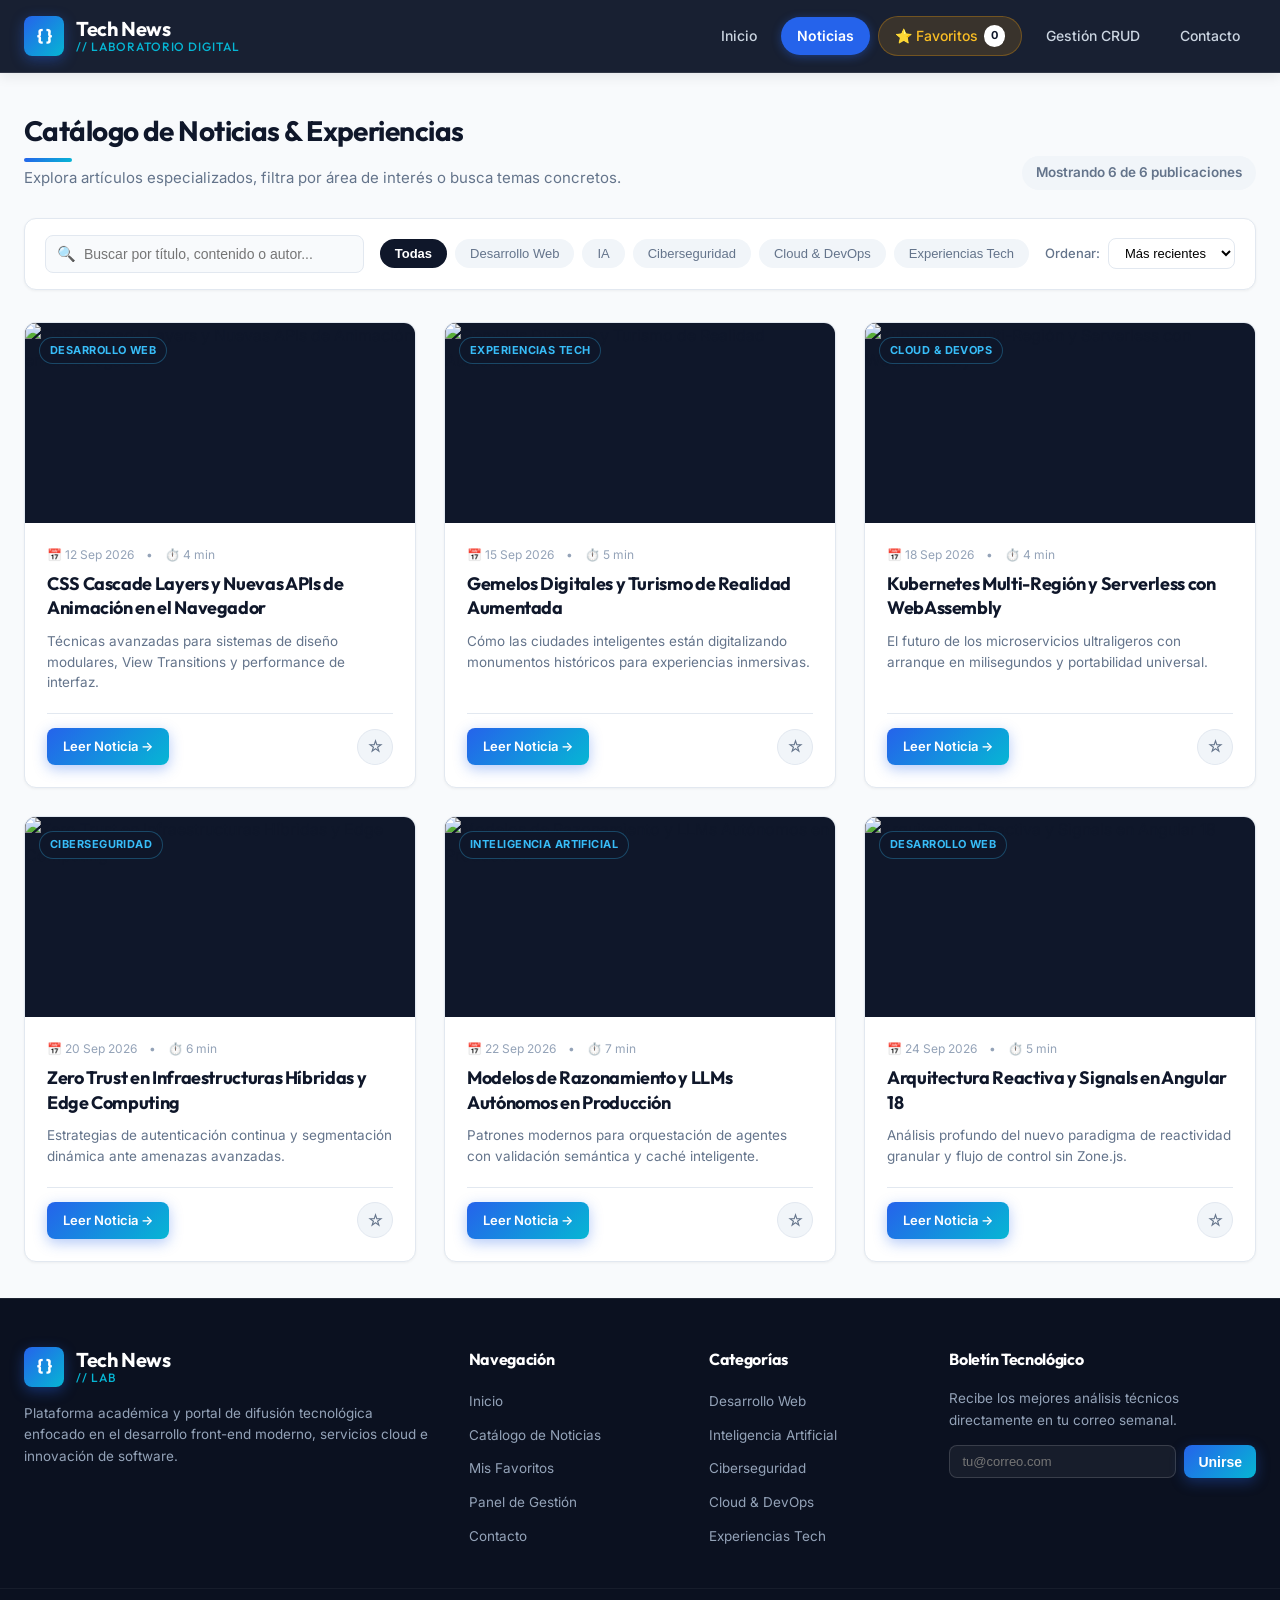
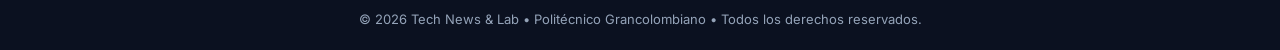
==== catalogo.html @ 2e86819f "feat: Entrega 2 - Prototipo funcional completo (HTML, CSS, JS, JSON, Favoritos, Validaciones)" ====
<!DOCTYPE html>
<html lang="es">
<head>
    <meta charset="UTF-8">
    <meta name="viewport" content="width=device-width, initial-scale=1.0">
    <meta name="description" content="Explora el catálogo completo de artículos y noticias sobre tecnologías emergentes, frontend, cloud y ciberseguridad.">
    <title>Tech News & Lab | Catálogo de Noticias</title>
    <link rel="stylesheet" href="styles.css">
</head>
<body>

    <!-- HEADER / NAVEGACIÓN -->
    <header>
        <div class="nav-wrapper">
            <a href="index.html" class="logo-box">
                <div class="logo-icon">{ }</div>
                <div class="brand-text">
                    Tech News
                    <span>// Laboratorio Digital</span>
                </div>
            </a>

            <button class="mobile-toggle" aria-label="Abrir Menú">☰</button>

            <nav class="main-nav">
                <a href="index.html" class="nav-link">Inicio</a>
                <a href="catalogo.html" class="nav-link active">Noticias</a>
                <a href="favoritos.html" class="nav-link fav-badge-btn">
                    ⭐ Favoritos <span class="badge-count fav-count-badge">0</span>
                </a>
                <a href="gestion.html" class="nav-link">Gestión CRUD</a>
                <a href="contacto.html" class="nav-link">Contacto</a>
            </nav>
        </div>
    </header>

    <!-- CONTENIDO PRINCIPAL -->
    <main class="container">
        
        <div class="section-header">
            <div>
                <h1 class="section-title">Catálogo de Noticias & Experiencias</h1>
                <p class="section-subtitle">Explora artículos especializados, filtra por área de interés o busca temas concretos.</p>
            </div>
            <span id="catalog-results-count" style="font-size: 13.5px; font-weight: 600; color: var(--text-muted); background: #f1f5f9; padding: 6px 14px; border-radius: var(--radius-full);">
                Cargando publicaciones...
            </span>
        </div>

        <!-- CONTROLES DE FILTRO Y BÚSQUEDA -->
        <div class="controls-bar">
            <!-- Buscador -->
            <div class="search-input-box">
                <span class="search-icon">🔍</span>
                <input type="text" id="catalog-search" placeholder="Buscar por título, contenido o autor...">
            </div>

            <!-- Filtro por Categorías -->
            <div class="category-pills">
                <button class="pill-btn active" data-cat="all">Todas</button>
                <button class="pill-btn" data-cat="Desarrollo Web">Desarrollo Web</button>
                <button class="pill-btn" data-cat="Inteligencia Artificial">IA</button>
                <button class="pill-btn" data-cat="Ciberseguridad">Ciberseguridad</button>
                <button class="pill-btn" data-cat="Cloud & DevOps">Cloud & DevOps</button>
                <button class="pill-btn" data-cat="Experiencias Tech">Experiencias Tech</button>
            </div>

            <!-- Selector de Ordenamiento -->
            <div style="display: flex; align-items: center; gap: 8px;">
                <label for="catalog-sort" style="font-size: 13px; color: var(--text-muted); font-weight: 500;">Ordenar:</label>
                <select id="catalog-sort" style="padding: 6px 12px; border-radius: var(--radius-sm); border: 1px solid var(--border-color); font-size: 13px; outline: none; background: white;">
                    <option value="latest">Más recientes</option>
                    <option value="title">Título (A-Z)</option>
                </select>
            </div>
        </div>

        <!-- GRID DINÁMICO DE NOTICIAS -->
        <div id="catalog-grid" class="catalog-grid">
            <!-- Renderizado dinámico vía JavaScript -->
        </div>

    </main>

    <!-- FOOTER -->
    <footer>
        <div class="footer-top">
            <div class="footer-col">
                <div class="logo-box" style="margin-bottom: 16px;">
                    <div class="logo-icon">{ }</div>
                    <div class="brand-text">Tech News <span>// Lab</span></div>
                </div>
                <p>Plataforma académica y portal de difusión tecnológica enfocado en el desarrollo front-end moderno, servicios cloud e innovación de software.</p>
            </div>
            <div class="footer-col">
                <h4>Navegación</h4>
                <ul class="footer-links">
                    <li><a href="index.html">Inicio</a></li>
                    <li><a href="catalogo.html">Catálogo de Noticias</a></li>
                    <li><a href="favoritos.html">Mis Favoritos</a></li>
                    <li><a href="gestion.html">Panel de Gestión</a></li>
                    <li><a href="contacto.html">Contacto</a></li>
                </ul>
            </div>
            <div class="footer-col">
                <h4>Categorías</h4>
                <ul class="footer-links">
                    <li><a href="catalogo.html">Desarrollo Web</a></li>
                    <li><a href="catalogo.html">Inteligencia Artificial</a></li>
                    <li><a href="catalogo.html">Ciberseguridad</a></li>
                    <li><a href="catalogo.html">Cloud & DevOps</a></li>
                    <li><a href="catalogo.html">Experiencias Tech</a></li>
                </ul>
            </div>
            <div class="footer-col">
                <h4>Boletín Tecnológico</h4>
                <p>Recibe los mejores análisis técnicos directamente en tu correo semanal.</p>
                <form id="newsletter-form" class="newsletter-form">
                    <input type="email" placeholder="tu@correo.com" required>
                    <button type="submit" class="btn btn-primary" style="padding: 8px 14px;">Unirse</button>
                </form>
            </div>
        </div>
        <div class="footer-bottom">
            <p>&copy; 2026 Tech News & Lab &bull; Politécnico Grancolombiano &bull; Todos los derechos reservados.</p>
        </div>
    </footer>

    <script src="script.js"></script>
</body>
</html>
---- styles.css ----
@import url('https://fonts.googleapis.com/css2?family=Inter:wght@300;400;500;600;700&family=Outfit:wght@500;600;700;800&display=swap');

:root {
    --primary: #0f172a;
    --primary-light: #1e293b;
    --brand-blue: #2563eb;
    --brand-cyan: #06b6d4;
    --brand-gradient: linear-gradient(135deg, #2563eb 0%, #06b6d4 100%);
    --brand-gradient-hover: linear-gradient(135deg, #1d4ed8 0%, #0891b2 100%);
    --accent-fav: #f59e0b;
    --accent-fav-hover: #d97706;
    --accent-danger: #ef4444;
    --accent-success: #10b981;
    --bg-page: #f8fafc;
    --bg-card: #ffffff;
    --text-main: #0f172a;
    --text-muted: #64748b;
    --text-light: #94a3b8;
    --border-color: #e2e8f0;
    --border-focus: #3b82f6;
    --shadow-sm: 0 1px 3px rgba(0, 0, 0, 0.05);
    --shadow-md: 0 4px 12px rgba(15, 23, 42, 0.08);
    --shadow-lg: 0 12px 28px rgba(15, 23, 42, 0.12);
    --radius-sm: 8px;
    --radius-md: 12px;
    --radius-lg: 20px;
    --radius-full: 9999px;
    --transition: all 0.25s cubic-bezier(0.4, 0, 0.2, 1);
}

* {
    box-sizing: border-box;
    margin: 0;
    padding: 0;
}

body {
    background-color: var(--bg-page);
    color: var(--text-main);
    font-family: 'Inter', system-ui, -apple-system, sans-serif;
    line-height: 1.6;
    min-height: 100vh;
    display: flex;
    flex-direction: column;
}

h1, h2, h3, h4, h5, h6, .brand-text {
    font-family: 'Outfit', sans-serif;
    color: var(--text-main);
    letter-spacing: -0.02em;
}

a {
    text-decoration: none;
    color: inherit;
    transition: var(--transition);
}

img {
    max-width: 100%;
    display: block;
}

/* ==========================================================================
   HEADER & NAVBAR
   ========================================================================== */
header {
    background: rgba(15, 23, 42, 0.96);
    backdrop-filter: blur(12px);
    -webkit-backdrop-filter: blur(12px);
    border-bottom: 1px solid rgba(255, 255, 255, 0.1);
    position: sticky;
    top: 0;
    z-index: 1000;
    box-shadow: var(--shadow-md);
}

.nav-wrapper {
    max-width: 1280px;
    margin: 0 auto;
    padding: 0 24px;
    display: flex;
    justify-content: space-between;
    align-items: center;
    height: 72px;
}

.logo-box {
    display: flex;
    align-items: center;
    gap: 12px;
}

.logo-icon {
    background: var(--brand-gradient);
    color: #ffffff;
    width: 40px;
    height: 40px;
    border-radius: var(--radius-sm);
    display: flex;
    align-items: center;
    justify-content: center;
    font-family: 'Outfit', monospace;
    font-weight: 800;
    font-size: 18px;
    box-shadow: 0 4px 14px rgba(37, 99, 235, 0.4);
}

.brand-text {
    color: #ffffff;
    font-weight: 700;
    font-size: 20px;
    display: flex;
    flex-direction: column;
    line-height: 1.1;
}

.brand-text span {
    font-size: 12px;
    font-weight: 500;
    color: var(--brand-cyan);
    letter-spacing: 0.08em;
    text-transform: uppercase;
}

.main-nav {
    display: flex;
    align-items: center;
    gap: 8px;
}

.nav-link {
    color: #cbd5e1;
    font-size: 14px;
    font-weight: 500;
    padding: 8px 16px;
    border-radius: var(--radius-full);
    transition: var(--transition);
    display: inline-flex;
    align-items: center;
    gap: 6px;
}

.nav-link:hover {
    color: #ffffff;
    background: rgba(255, 255, 255, 0.08);
}

.nav-link.active {
    color: #ffffff;
    background: var(--brand-blue);
    font-weight: 600;
    box-shadow: 0 2px 10px rgba(37, 99, 235, 0.4);
}

.fav-badge-btn {
    background: rgba(245, 158, 11, 0.15);
    color: #fbbf24 !important;
    border: 1px solid rgba(245, 158, 11, 0.3);
}

.fav-badge-btn:hover, .fav-badge-btn.active {
    background: var(--accent-fav) !important;
    color: #ffffff !important;
    border-color: var(--accent-fav);
    box-shadow: 0 2px 10px rgba(245, 158, 11, 0.4);
}

.badge-count {
    background: #ffffff;
    color: var(--text-main);
    padding: 2px 7px;
    border-radius: var(--radius-full);
    font-size: 11px;
    font-weight: 700;
}

.mobile-toggle {
    display: none;
    background: none;
    border: none;
    color: #ffffff;
    font-size: 24px;
    cursor: pointer;
}

/* ==========================================================================
   LAYOUT CONTAINER & COMMONS
   ========================================================================== */
.container {
    max-width: 1280px;
    margin: 0 auto;
    padding: 36px 24px;
    flex: 1;
    width: 100%;
}

.section-header {
    margin-bottom: 28px;
    display: flex;
    justify-content: space-between;
    align-items: flex-end;
    flex-wrap: wrap;
    gap: 16px;
}

.section-title {
    font-size: 28px;
    font-weight: 700;
    position: relative;
    padding-bottom: 8px;
}

.section-title::after {
    content: '';
    position: absolute;
    bottom: 0;
    left: 0;
    width: 48px;
    height: 4px;
    background: var(--brand-gradient);
    border-radius: var(--radius-full);
}

.section-subtitle {
    color: var(--text-muted);
    font-size: 15px;
    margin-top: 4px;
}

/* ==========================================================================
   HERO BANNER (HOME)
   ========================================================================== */
.hero-section {
    background: linear-gradient(135deg, #0f172a 0%, #1e1b4b 60%, #172554 100%);
    color: #ffffff;
    border-radius: var(--radius-lg);
    padding: 64px 48px;
    margin-bottom: 48px;
    position: relative;
    overflow: hidden;
    box-shadow: var(--shadow-lg);
    border: 1px solid rgba(255, 255, 255, 0.08);
}

.hero-section::before {
    content: '';
    position: absolute;
    top: -50%;
    right: -10%;
    width: 480px;
    height: 480px;
    background: radial-gradient(circle, rgba(6, 182, 212, 0.25) 0%, rgba(37, 99, 235, 0) 70%);
    border-radius: 50%;
    pointer-events: none;
}

.hero-content {
    max-width: 720px;
    position: relative;
    z-index: 2;
}

.hero-tag {
    display: inline-flex;
    align-items: center;
    gap: 8px;
    background: rgba(37, 99, 235, 0.25);
    border: 1px solid rgba(96, 165, 250, 0.4);
    color: #93c5fd;
    padding: 6px 14px;
    border-radius: var(--radius-full);
    font-size: 12px;
    font-weight: 600;
    text-transform: uppercase;
    letter-spacing: 0.06em;
    margin-bottom: 20px;
}

.hero-title {
    font-size: 44px;
    line-height: 1.15;
    color: #ffffff;
    margin-bottom: 20px;
    font-weight: 800;
}

.hero-title .gradient-text {
    background: var(--brand-gradient);
    -webkit-background-clip: text;
    -webkit-text-fill-color: transparent;
}

.hero-desc {
    font-size: 17px;
    color: #cbd5e1;
    margin-bottom: 32px;
    line-height: 1.7;
}

.hero-actions {
    display: flex;
    gap: 16px;
    flex-wrap: wrap;
}

/* STATS BAR */
.stats-strip {
    display: grid;
    grid-template-columns: repeat(auto-fit, minmax(200px, 1fr));
    gap: 20px;
    margin-bottom: 48px;
}

.stat-card {
    background: var(--bg-card);
    border: 1px solid var(--border-color);
    padding: 24px;
    border-radius: var(--radius-md);
    box-shadow: var(--shadow-sm);
    display: flex;
    align-items: center;
    gap: 16px;
    transition: var(--transition);
}

.stat-card:hover {
    transform: translateY(-3px);
    box-shadow: var(--shadow-md);
    border-color: #cbd5e1;
}

.stat-icon {
    width: 48px;
    height: 48px;
    border-radius: var(--radius-sm);
    background: rgba(37, 99, 235, 0.1);
    color: var(--brand-blue);
    display: flex;
    align-items: center;
    justify-content: center;
    font-size: 22px;
}

.stat-number {
    font-size: 26px;
    font-weight: 700;
    color: var(--text-main);
    line-height: 1.1;
    font-family: 'Outfit', sans-serif;
}

.stat-label {
    font-size: 13px;
    color: var(--text-muted);
}

/* ==========================================================================
   BUTTONS
   ========================================================================== */
.btn {
    display: inline-flex;
    align-items: center;
    justify-content: center;
    gap: 8px;
    padding: 10px 22px;
    border-radius: var(--radius-sm);
    font-size: 14px;
    font-weight: 600;
    cursor: pointer;
    border: none;
    transition: var(--transition);
    text-align: center;
}

.btn-primary {
    background: var(--brand-gradient);
    color: #ffffff;
    box-shadow: 0 4px 14px rgba(37, 99, 235, 0.35);
}

.btn-primary:hover {
    background: var(--brand-gradient-hover);
    box-shadow: 0 6px 20px rgba(37, 99, 235, 0.45);
    transform: translateY(-2px);
    color: #ffffff;
}

.btn-outline {
    background: transparent;
    color: #ffffff;
    border: 1px solid rgba(255, 255, 255, 0.3);
}

.btn-outline:hover {
    background: rgba(255, 255, 255, 0.1);
    border-color: #ffffff;
    color: #ffffff;
}

.btn-secondary {
    background: #e2e8f0;
    color: var(--text-main);
}

.btn-secondary:hover {
    background: #cbd5e1;
}

.btn-fav-card {
    background: #f1f5f9;
    color: var(--text-muted);
    width: 36px;
    height: 36px;
    border-radius: var(--radius-full);
    display: flex;
    align-items: center;
    justify-content: center;
    padding: 0;
    border: 1px solid var(--border-color);
    font-size: 16px;
}

.btn-fav-card:hover, .btn-fav-card.is-fav {
    background: rgba(245, 158, 11, 0.15);
    color: var(--accent-fav);
    border-color: rgba(245, 158, 11, 0.4);
}

.btn-danger {
    background: #fee2e2;
    color: var(--accent-danger);
    border: 1px solid #fca5a5;
}

.btn-danger:hover {
    background: var(--accent-danger);
    color: #ffffff;
}

/* ==========================================================================
   CARDS & CATALOG GRID
   ========================================================================== */
.catalog-grid {
    display: grid;
    grid-template-columns: repeat(auto-fill, minmax(320px, 1fr));
    gap: 28px;
}

.card-item {
    background: var(--bg-card);
    border-radius: var(--radius-md);
    border: 1px solid var(--border-color);
    overflow: hidden;
    display: flex;
    flex-direction: column;
    transition: var(--transition);
    box-shadow: var(--shadow-sm);
    position: relative;
}

.card-item:hover {
    transform: translateY(-6px);
    box-shadow: var(--shadow-lg);
    border-color: #cbd5e1;
}

.card-image-wrap {
    position: relative;
    height: 200px;
    overflow: hidden;
    background: #0f172a;
}

.card-img {
    width: 100%;
    height: 100%;
    object-fit: cover;
    transition: transform 0.5s ease;
}

.card-item:hover .card-img {
    transform: scale(1.06);
}

.card-badge {
    position: absolute;
    top: 14px;
    left: 14px;
    background: rgba(15, 23, 42, 0.85);
    backdrop-filter: blur(6px);
    color: #38bdf8;
    font-size: 11px;
    font-weight: 700;
    padding: 4px 10px;
    border-radius: var(--radius-full);
    text-transform: uppercase;
    letter-spacing: 0.04em;
    border: 1px solid rgba(56, 189, 248, 0.3);
}

.card-content {
    padding: 22px;
    display: flex;
    flex-direction: column;
    flex-grow: 1;
}

.card-meta {
    display: flex;
    align-items: center;
    gap: 12px;
    font-size: 12px;
    color: var(--text-light);
    margin-bottom: 8px;
}

.card-title {
    font-size: 18px;
    font-weight: 700;
    line-height: 1.35;
    margin-bottom: 10px;
    color: var(--text-main);
}

.card-desc {
    font-size: 13.5px;
    color: var(--text-muted);
    margin-bottom: 20px;
    line-height: 1.55;
    flex-grow: 1;
    display: -webkit-box;
    -webkit-line-clamp: 3;
    -webkit-box-orient: vertical;
    overflow: hidden;
}

.card-footer {
    display: flex;
    justify-content: space-between;
    align-items: center;
    border-top: 1px solid var(--border-color);
    padding-top: 14px;
    margin-top: auto;
}

.card-author {
    font-size: 12px;
    color: var(--text-muted);
    font-weight: 500;
}

/* ==========================================================================
   FILTER & SEARCH CONTROLS
   ========================================================================== */
.controls-bar {
    background: var(--bg-card);
    border: 1px solid var(--border-color);
    padding: 16px 20px;
    border-radius: var(--radius-md);
    margin-bottom: 32px;
    display: flex;
    flex-wrap: wrap;
    gap: 16px;
    align-items: center;
    justify-content: space-between;
    box-shadow: var(--shadow-sm);
}

.search-input-box {
    position: relative;
    flex: 1;
    min-width: 240px;
}

.search-input-box input {
    width: 100%;
    padding: 10px 16px 10px 38px;
    border: 1px solid var(--border-color);
    border-radius: var(--radius-sm);
    font-size: 14px;
    outline: none;
    transition: var(--transition);
    background: #f8fafc;
}

.search-input-box input:focus {
    border-color: var(--border-focus);
    background: #ffffff;
    box-shadow: 0 0 0 3px rgba(37, 99, 235, 0.12);
}

.search-input-box .search-icon {
    position: absolute;
    left: 12px;
    top: 50%;
    transform: translateY(-50%);
    color: var(--text-light);
    font-size: 15px;
}

.category-pills {
    display: flex;
    gap: 8px;
    flex-wrap: wrap;
}

.pill-btn {
    background: #f1f5f9;
    color: var(--text-muted);
    border: 1px solid transparent;
    padding: 6px 14px;
    border-radius: var(--radius-full);
    font-size: 13px;
    font-weight: 500;
    cursor: pointer;
    transition: var(--transition);
}

.pill-btn:hover {
    background: #e2e8f0;
    color: var(--text-main);
}

.pill-btn.active {
    background: var(--primary);
    color: #ffffff;
    font-weight: 600;
}

/* ==========================================================================
   ARTICLE DETAIL PAGE
   ========================================================================== */
.detail-layout {
    display: grid;
    grid-template-columns: 1fr 340px;
    gap: 36px;
}

.article-main {
    background: var(--bg-card);
    border: 1px solid var(--border-color);
    border-radius: var(--radius-md);
    padding: 40px;
    box-shadow: var(--shadow-sm);
}

.breadcrumbs {
    display: flex;
    gap: 8px;
    align-items: center;
    font-size: 13px;
    color: var(--text-muted);
    margin-bottom: 20px;
}

.breadcrumbs a:hover {
    color: var(--brand-blue);
}

.article-header {
    margin-bottom: 24px;
}

.article-tag {
    display: inline-block;
    background: rgba(37, 99, 235, 0.1);
    color: var(--brand-blue);
    font-size: 12px;
    font-weight: 700;
    padding: 4px 12px;
    border-radius: var(--radius-full);
    margin-bottom: 12px;
    text-transform: uppercase;
}

.article-title {
    font-size: 34px;
    line-height: 1.25;
    margin-bottom: 16px;
    font-weight: 800;
}

.article-meta-bar {
    display: flex;
    justify-content: space-between;
    align-items: center;
    flex-wrap: wrap;
    gap: 16px;
    padding-bottom: 20px;
    border-bottom: 1px solid var(--border-color);
}

.author-chip {
    display: flex;
    align-items: center;
    gap: 12px;
}

.author-avatar {
    width: 44px;
    height: 44px;
    border-radius: 50%;
    background: var(--brand-gradient);
    color: #ffffff;
    display: flex;
    align-items: center;
    justify-content: center;
    font-weight: 700;
    font-size: 16px;
}

.author-name {
    font-weight: 600;
    font-size: 14px;
}

.article-date {
    font-size: 12px;
    color: var(--text-light);
}

.article-hero-img {
    width: 100%;
    max-height: 420px;
    object-fit: cover;
    border-radius: var(--radius-md);
    margin: 28px 0;
    box-shadow: var(--shadow-md);
}

.article-body {
    font-size: 16.5px;
    line-height: 1.8;
    color: #334155;
}

.article-body p {
    margin-bottom: 20px;
}

.article-actions-bar {
    margin-top: 36px;
    padding-top: 24px;
    border-top: 1px solid var(--border-color);
    display: flex;
    justify-content: space-between;
    align-items: center;
    flex-wrap: wrap;
    gap: 16px;
}

.sidebar-card {
    background: var(--bg-card);
    border: 1px solid var(--border-color);
    border-radius: var(--radius-md);
    padding: 24px;
    margin-bottom: 24px;
    box-shadow: var(--shadow-sm);
}

.sidebar-title {
    font-size: 18px;
    font-weight: 700;
    margin-bottom: 16px;
    padding-bottom: 8px;
    border-bottom: 1px solid var(--border-color);
}

/* ==========================================================================
   FORMS (CONTACT & CRUD)
   ========================================================================== */
.form-card {
    background: var(--bg-card);
    border: 1px solid var(--border-color);
    border-radius: var(--radius-md);
    padding: 36px;
    box-shadow: var(--shadow-sm);
}

.form-group {
    margin-bottom: 20px;
}

.form-label {
    display: block;
    font-size: 13.5px;
    font-weight: 600;
    color: var(--text-main);
    margin-bottom: 6px;
}

.form-control {
    width: 100%;
    padding: 10px 14px;
    border: 1px solid var(--border-color);
    border-radius: var(--radius-sm);
    font-size: 14px;
    font-family: inherit;
    transition: var(--transition);
    background: #ffffff;
}

.form-control:focus {
    outline: none;
    border-color: var(--border-focus);
    box-shadow: 0 0 0 3px rgba(37, 99, 235, 0.12);
}

.form-control.is-invalid {
    border-color: var(--accent-danger);
    background-color: #fef2f2;
}

.invalid-feedback {
    color: var(--accent-danger);
    font-size: 12px;
    margin-top: 4px;
    display: none;
}

.is-invalid + .invalid-feedback {
    display: block;
}

.form-row {
    display: grid;
    grid-template-columns: 1fr 1fr;
    gap: 16px;
}

/* ==========================================================================
   CRUD ADMIN TABLE / CARDS
   ========================================================================== */
.admin-table-wrap {
    background: var(--bg-card);
    border: 1px solid var(--border-color);
    border-radius: var(--radius-md);
    overflow: hidden;
    box-shadow: var(--shadow-sm);
}

.admin-table {
    width: 100%;
    border-collapse: collapse;
    text-align: left;
    font-size: 14px;
}

.admin-table th {
    background: #f8fafc;
    padding: 14px 18px;
    font-weight: 600;
    color: var(--text-muted);
    border-bottom: 1px solid var(--border-color);
}

.admin-table td {
    padding: 16px 18px;
    border-bottom: 1px solid var(--border-color);
    vertical-align: middle;
}

.admin-table tr:hover {
    background: #f8fafc;
}

.table-thumb {
    width: 48px;
    height: 48px;
    border-radius: var(--radius-sm);
    object-fit: cover;
}

/* ==========================================================================
   EMPTY STATE & TOASTS
   ========================================================================== */
.empty-state {
    text-align: center;
    padding: 60px 24px;
    background: var(--bg-card);
    border: 1px dashed var(--border-color);
    border-radius: var(--radius-md);
}

.empty-icon {
    font-size: 48px;
    margin-bottom: 16px;
    color: var(--text-light);
}

.empty-title {
    font-size: 20px;
    font-weight: 700;
    margin-bottom: 8px;
}

.empty-desc {
    color: var(--text-muted);
    font-size: 14px;
    max-width: 440px;
    margin: 0 auto 20px;
}

/* TOAST NOTIFICATION */
#toast-container {
    position: fixed;
    bottom: 24px;
    right: 24px;
    z-index: 9999;
    display: flex;
    flex-direction: column;
    gap: 10px;
}

.toast {
    background: #0f172a;
    color: #ffffff;
    padding: 14px 20px;
    border-radius: var(--radius-sm);
    box-shadow: var(--shadow-lg);
    font-size: 14px;
    display: flex;
    align-items: center;
    gap: 12px;
    animation: slideIn 0.3s ease;
    border-left: 4px solid var(--brand-blue);
    min-width: 280px;
    max-width: 380px;
}

.toast.toast-success { border-left-color: var(--accent-success); }
.toast.toast-fav { border-left-color: var(--accent-fav); }
.toast.toast-danger { border-left-color: var(--accent-danger); }

@keyframes slideIn {
    from { transform: translateX(100%); opacity: 0; }
    to { transform: translateX(0); opacity: 1; }
}

/* ==========================================================================
   TESTIMONIALS & FAQ
   ========================================================================== */
.testimonials-grid {
    display: grid;
    grid-template-columns: repeat(auto-fit, minmax(280px, 1fr));
    gap: 24px;
    margin-bottom: 48px;
}

.testimonial-card {
    background: var(--bg-card);
    border: 1px solid var(--border-color);
    border-radius: var(--radius-md);
    padding: 24px;
    box-shadow: var(--shadow-sm);
    position: relative;
}

.testimonial-text {
    font-size: 14px;
    color: #475569;
    font-style: italic;
    margin-bottom: 16px;
}

.testimonial-user {
    display: flex;
    align-items: center;
    gap: 12px;
}

.testimonial-avatar {
    width: 38px;
    height: 38px;
    border-radius: 50%;
    background: #e2e8f0;
    display: flex;
    align-items: center;
    justify-content: center;
    font-weight: 700;
    color: var(--brand-blue);
    font-size: 13px;
}

.faq-item {
    background: var(--bg-card);
    border: 1px solid var(--border-color);
    border-radius: var(--radius-sm);
    margin-bottom: 12px;
    overflow: hidden;
}

.faq-question {
    padding: 16px 20px;
    font-weight: 600;
    font-size: 15px;
    cursor: pointer;
    display: flex;
    justify-content: space-between;
    align-items: center;
    background: #ffffff;
    user-select: none;
}

.faq-question:hover {
    background: #f8fafc;
}

.faq-answer {
    padding: 0 20px 16px;
    font-size: 14px;
    color: var(--text-muted);
    display: none;
    line-height: 1.6;
}

.faq-item.open .faq-answer {
    display: block;
}

.faq-item.open .faq-icon {
    transform: rotate(180deg);
}

.faq-icon {
    transition: transform 0.2s ease;
}

/* ==========================================================================
   FOOTER
   ========================================================================== */
footer {
    background: #0b1120;
    color: #94a3b8;
    border-top: 1px solid rgba(255, 255, 255, 0.08);
    margin-top: auto;
}

.footer-top {
    max-width: 1280px;
    margin: 0 auto;
    padding: 48px 24px 32px;
    display: grid;
    grid-template-columns: 2fr 1fr 1fr 1.5fr;
    gap: 36px;
}

.footer-col h4 {
    color: #ffffff;
    font-size: 16px;
    margin-bottom: 16px;
    font-weight: 700;
}

.footer-col p {
    font-size: 13.5px;
    line-height: 1.6;
    margin-bottom: 14px;
}

.footer-links {
    list-style: none;
}

.footer-links li {
    margin-bottom: 8px;
}

.footer-links a {
    color: #94a3b8;
    font-size: 13.5px;
}

.footer-links a:hover {
    color: #38bdf8;
    padding-left: 4px;
}

.newsletter-form {
    display: flex;
    gap: 8px;
}

.newsletter-form input {
    flex: 1;
    padding: 8px 12px;
    border-radius: var(--radius-sm);
    border: 1px solid rgba(255, 255, 255, 0.15);
    background: rgba(255, 255, 255, 0.05);
    color: #ffffff;
    font-size: 13px;
    outline: none;
}

.newsletter-form input:focus {
    border-color: var(--brand-cyan);
}

.footer-bottom {
    border-top: 1px solid rgba(255, 255, 255, 0.05);
    padding: 20px 24px;
    text-align: center;
    font-size: 13px;
}

/* ==========================================================================
   RESPONSIVE DESIGN
   ========================================================================== */
@media (max-width: 900px) {
    .detail-layout {
        grid-template-columns: 1fr;
    }
    .footer-top {
        grid-template-columns: 1fr 1fr;
    }
}

@media (max-width: 768px) {
    .nav-wrapper {
        position: relative;
    }
    .mobile-toggle {
        display: block;
    }
    .main-nav {
        display: none;
        position: absolute;
        top: 72px;
        left: 0;
        right: 0;
        background: #0f172a;
        flex-direction: column;
        padding: 16px 24px;
        border-bottom: 1px solid rgba(255, 255, 255, 0.1);
        gap: 12px;
    }
    .main-nav.open {
        display: flex;
    }
    .hero-section {
        padding: 36px 24px;
    }
    .hero-title {
        font-size: 32px;
    }
    .form-row {
        grid-template-columns: 1fr;
    }
    .footer-top {
        grid-template-columns: 1fr;
    }
}
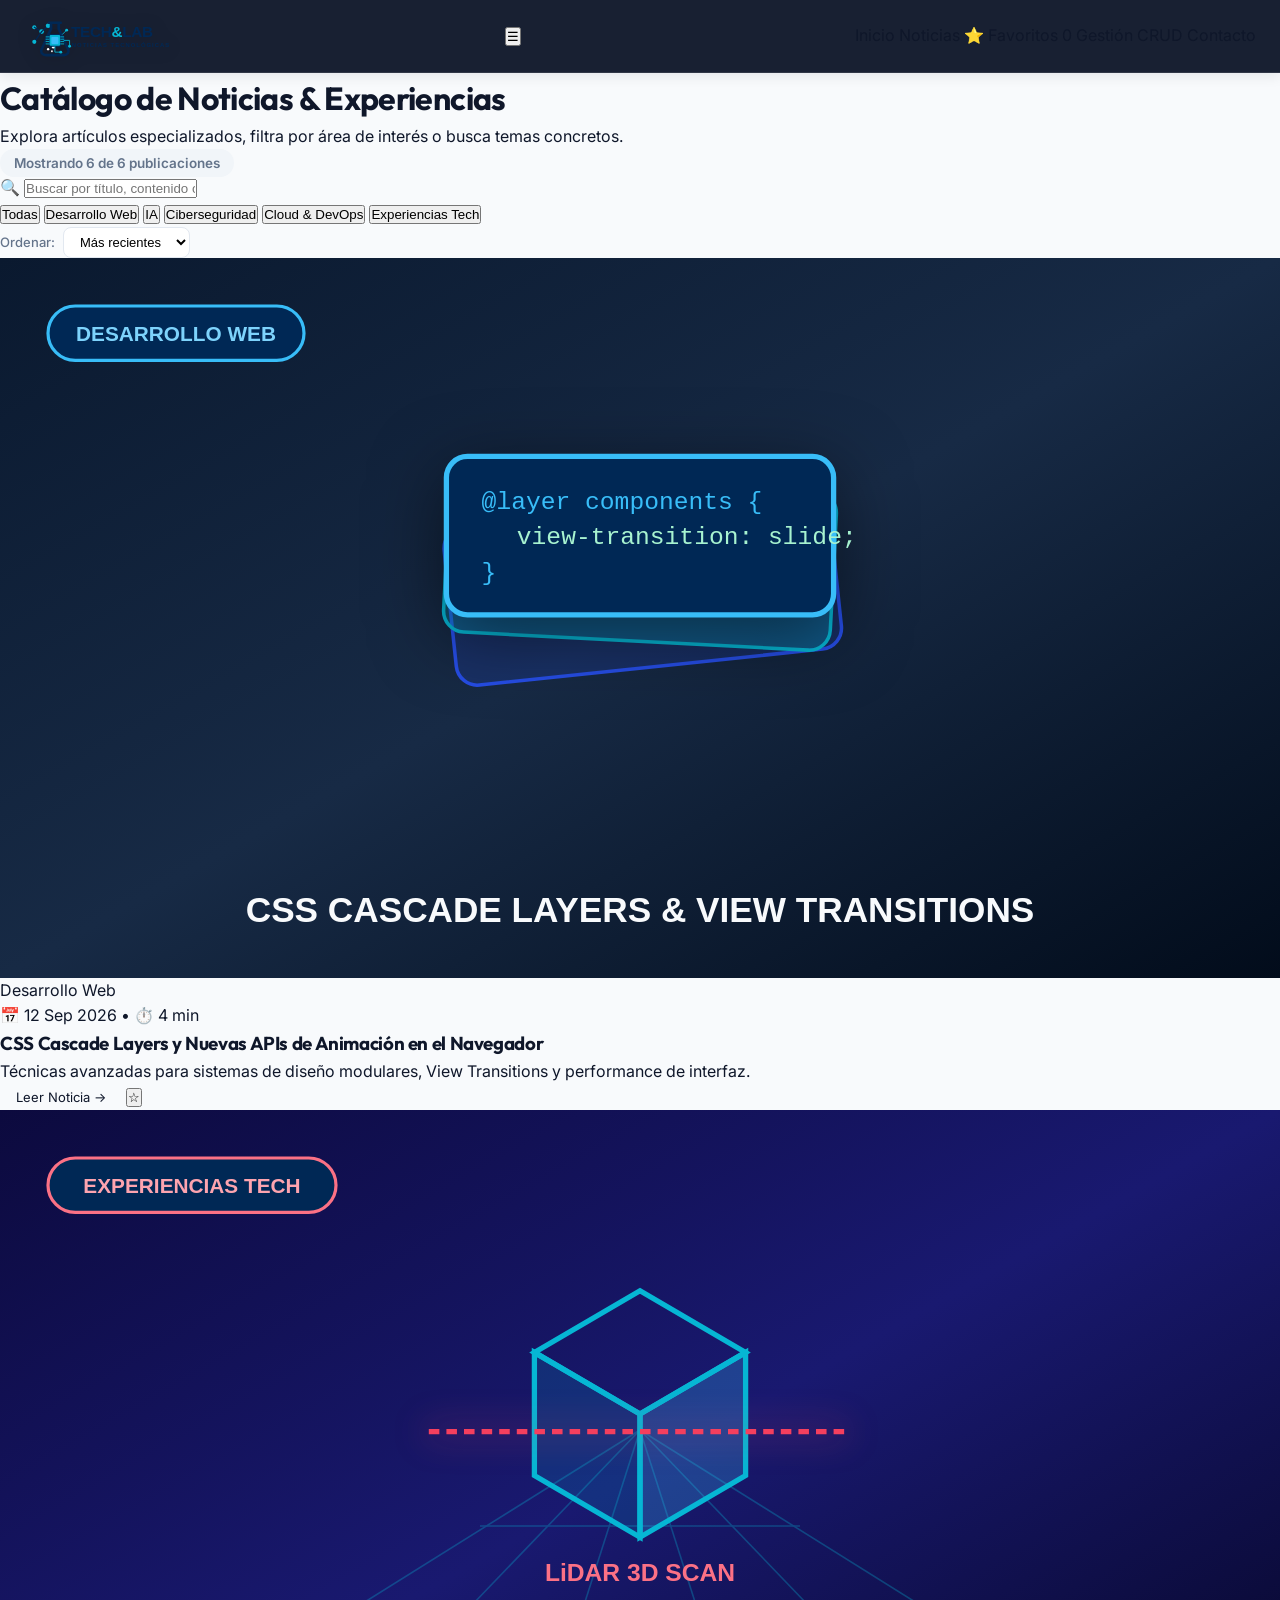
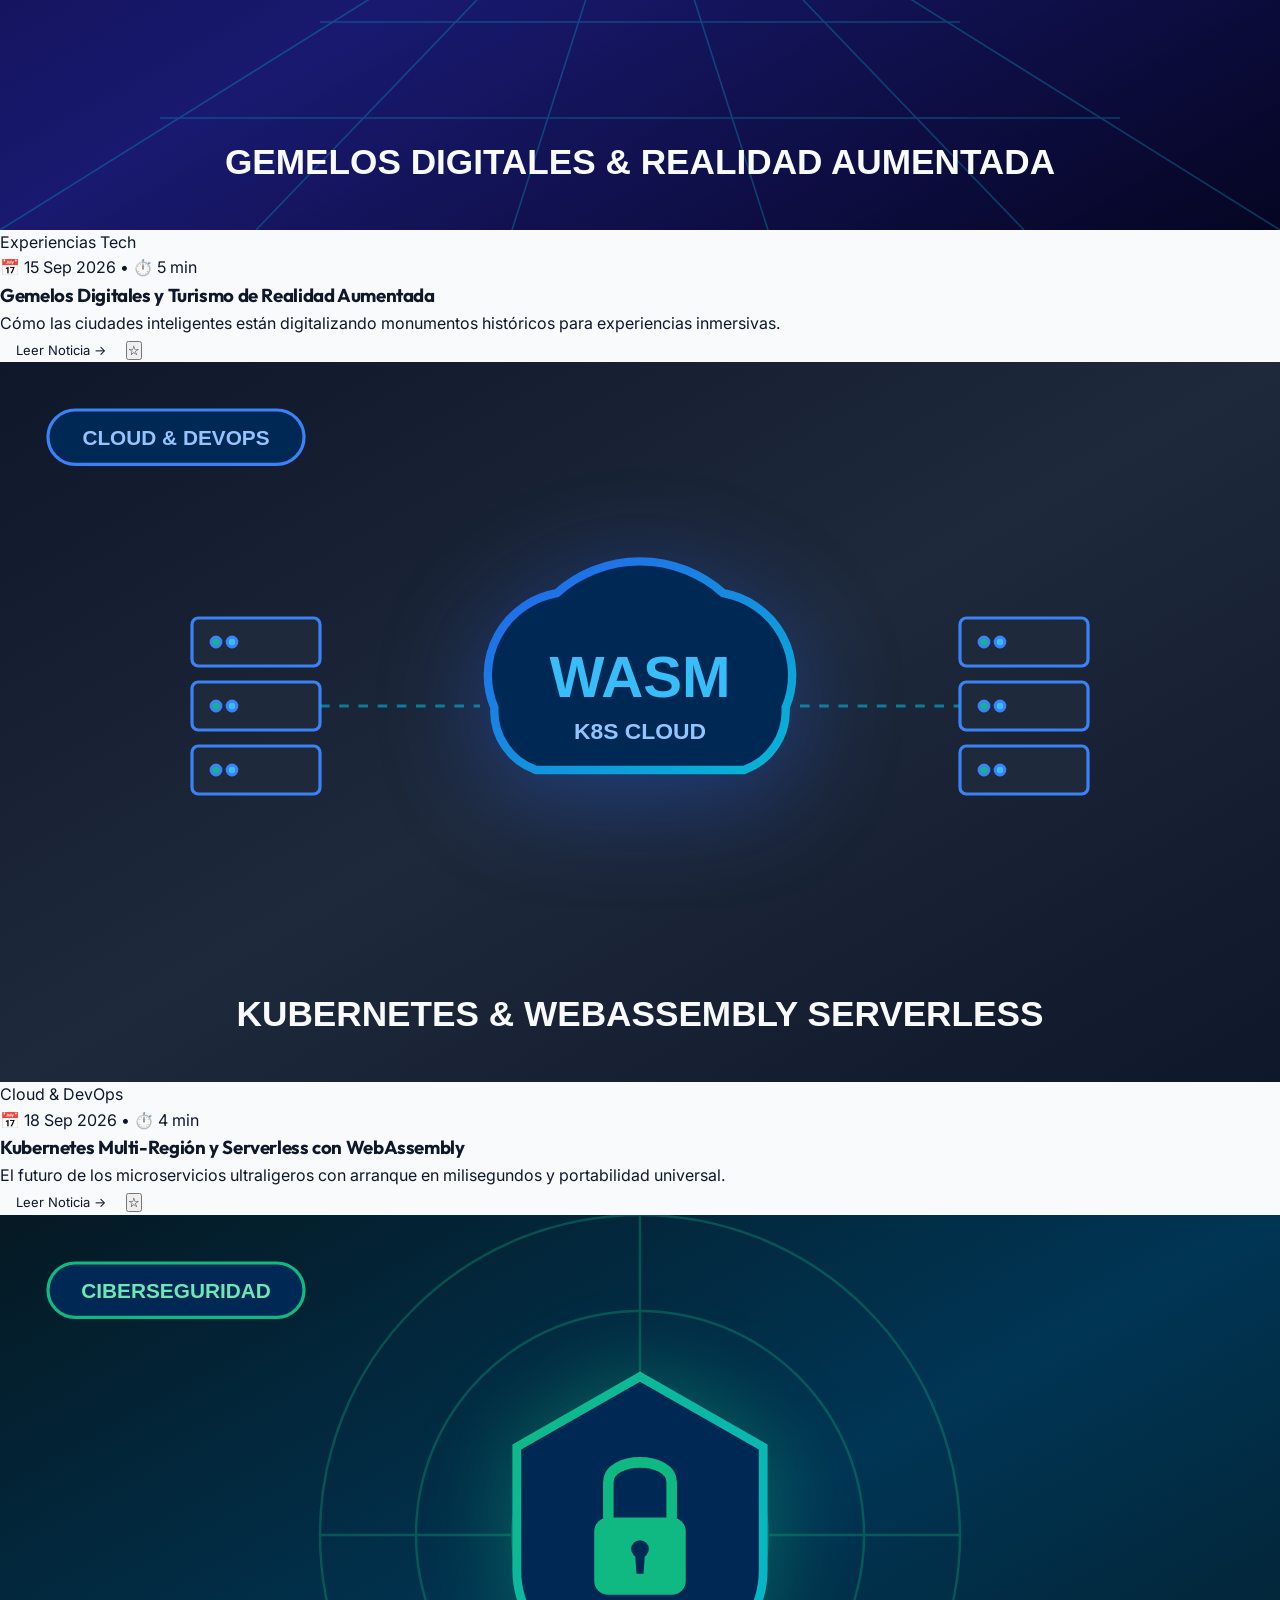
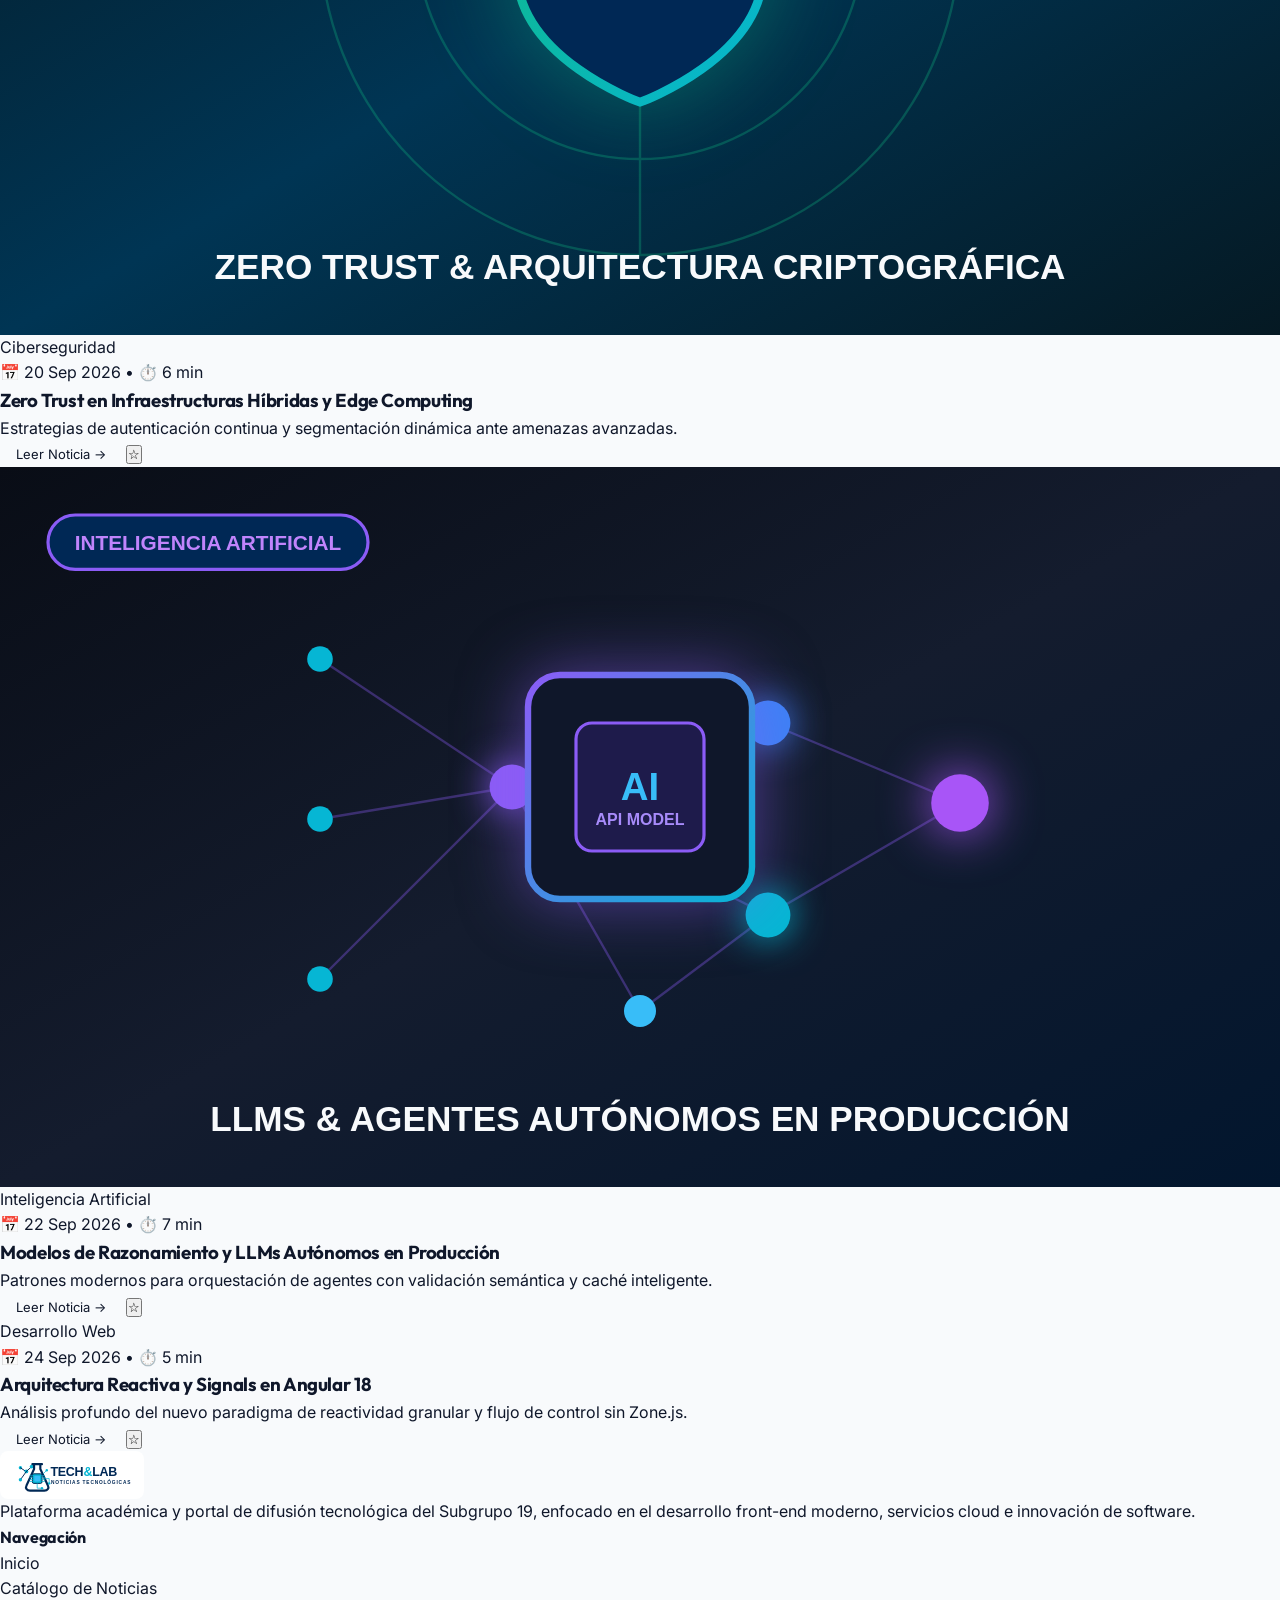
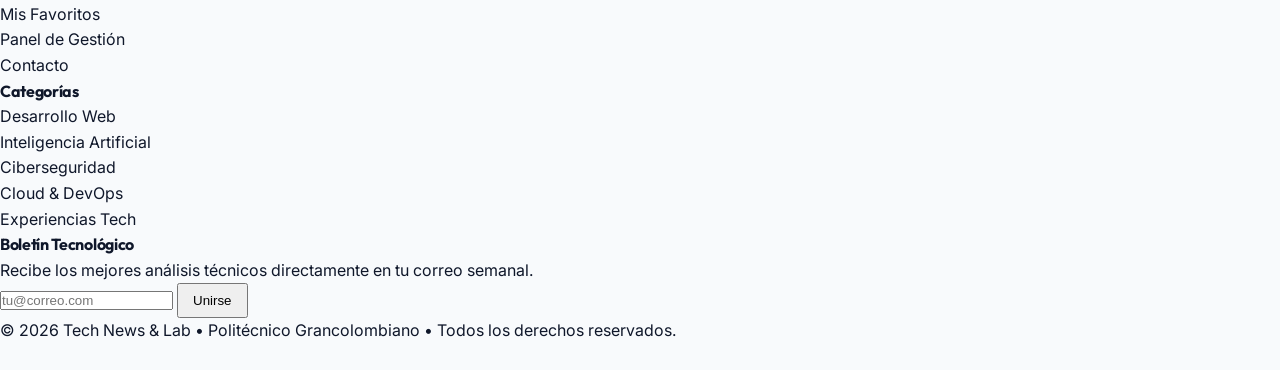
==== commit 292fd518: "feat: integración de imágenes 100% locales en img/ e incorporación del logotipo oficial TECH & LAB" ====
--- a/catalogo.html
+++ b/catalogo.html
@@ -13,10 +13,8 @@
     <header>
         <div class="nav-wrapper">
             <a href="index.html" class="logo-box">
-                <div class="logo-icon">{ }</div>
-                <div class="brand-text">
-                    Tech News
-                    <span>// Laboratorio Digital</span>
+                <div class="logo-icon-badge">
+                    <img src="img/logo.svg" alt="Tech & Lab Noticias Tecnológicas" class="brand-logo-img">
                 </div>
             </a>
 
@@ -86,11 +84,8 @@
     <footer>
         <div class="footer-top">
             <div class="footer-col">
-                <div class="logo-box" style="margin-bottom: 16px;">
-                    <div class="logo-icon">{ }</div>
-                    <div class="brand-text">Tech News <span>// Lab</span></div>
-                </div>
-                <p>Plataforma académica y portal de difusión tecnológica enfocado en el desarrollo front-end moderno, servicios cloud e innovación de software.</p>
+                <img src="img/logo.svg" alt="Tech & Lab" class="brand-logo-img-footer">
+                <p>Plataforma académica y portal de difusión tecnológica del Subgrupo 19, enfocado en el desarrollo front-end moderno, servicios cloud e innovación de software.</p>
             </div>
             <div class="footer-col">
                 <h4>Navegación</h4>
--- a/styles.css
+++ b/styles.css
@@ -89,21 +89,33 @@
     display: flex;
     align-items: center;
     gap: 12px;
-}
-
-.logo-icon {
-    background: var(--brand-gradient);
-    color: #ffffff;
-    width: 40px;
-    height: 40px;
+    text-decoration: none;
+}
+
+.brand-logo-img {
+    height: 44px;
+    width: auto;
+    object-fit: contain;
+    filter: drop-shadow(0 2px 8px rgba(0,0,0,0.25));
+    transition: var(--transition);
+}
+
+.logo-box:hover .brand-logo-img {
+    transform: scale(1.04);
+}
+
+.brand-logo-img-footer {
+    height: 48px;
+    width: auto;
+    background: #ffffff;
+    padding: 6px 12px;
     border-radius: var(--radius-sm);
-    display: flex;
-    align-items: center;
-    justify-content: center;
-    font-family: 'Outfit', monospace;
-    font-weight: 800;
-    font-size: 18px;
-    box-shadow: 0 4px 14px rgba(37, 99, 235, 0.4);
+.logo-icon-badge {
+    background: #ffffff;
+    padding: 4px 8px;
+    border-radius: var(--radius-sm);
+    display: flex;
+    align-items: center;
 }
 
 .brand-text {
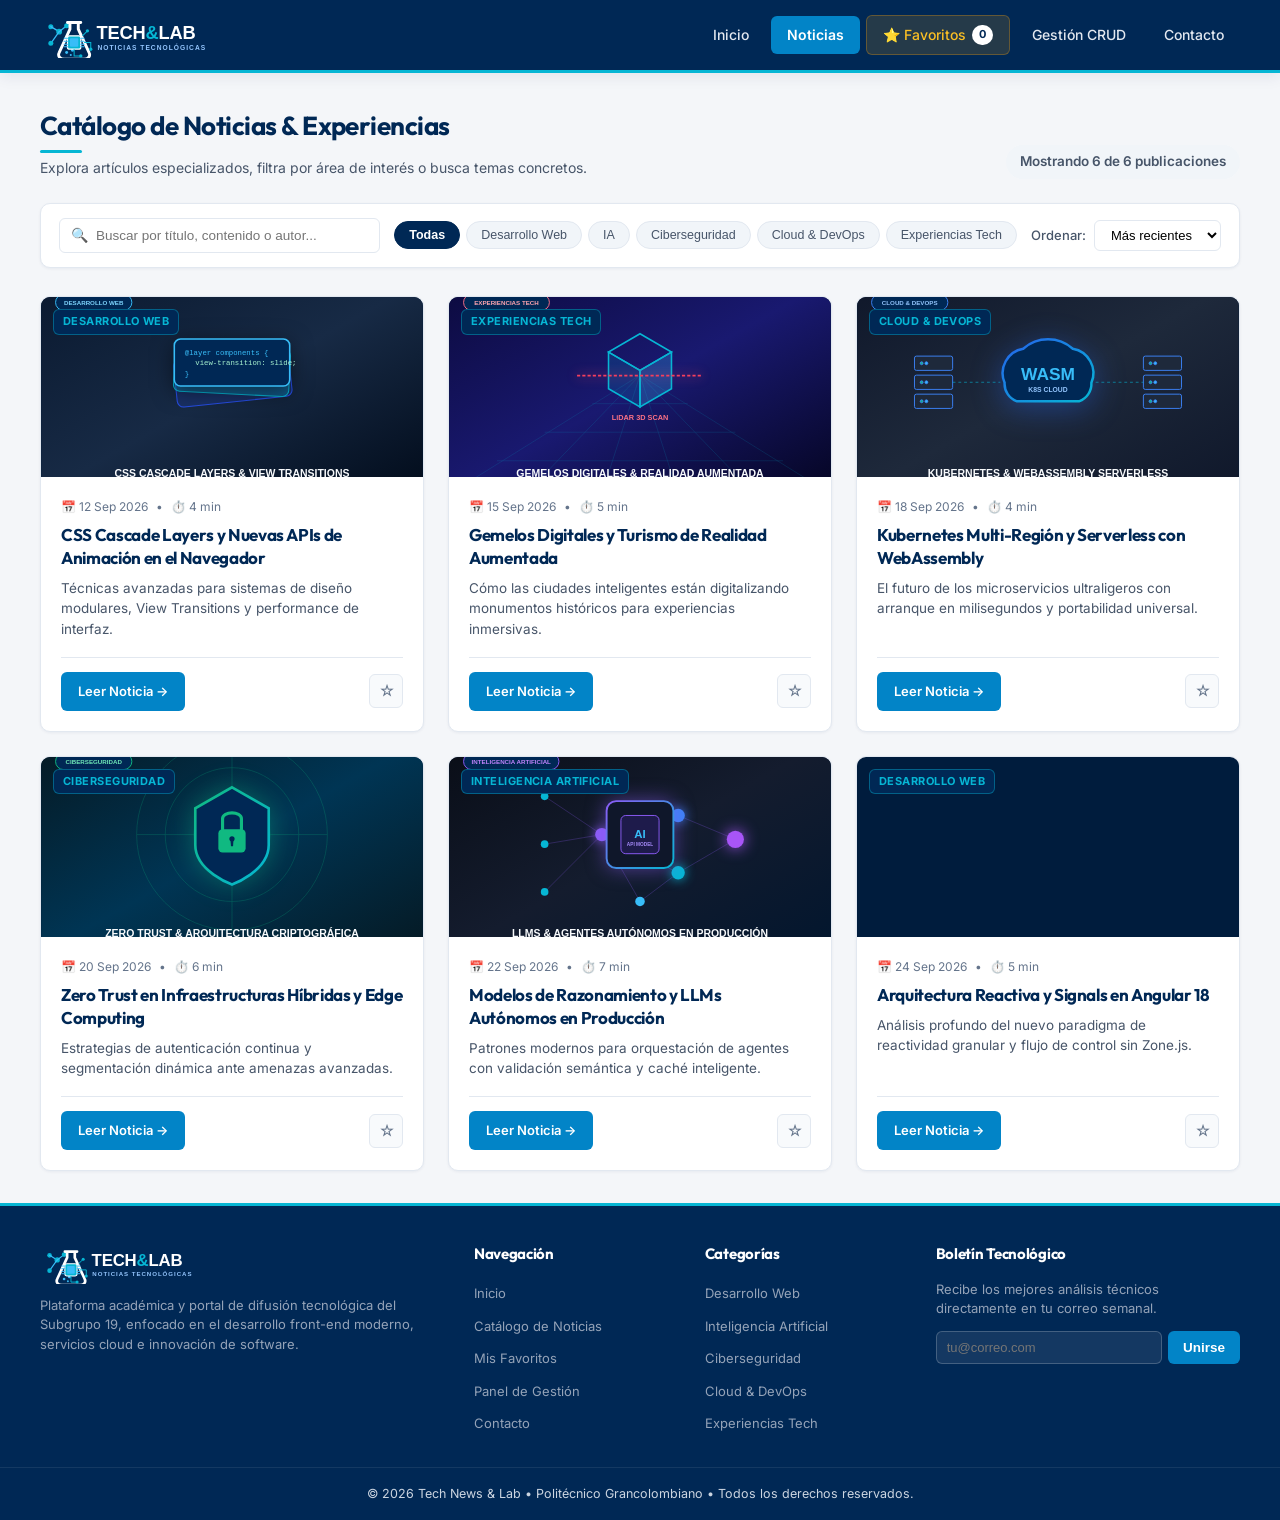
==== commit 06be1ba1: "style: ajuste de paleta de colores institucional, armonización visual y ordenamiento de maquetación " ====
--- a/catalogo.html
+++ b/catalogo.html
@@ -13,9 +13,7 @@
     <header>
         <div class="nav-wrapper">
             <a href="index.html" class="logo-box">
-                <div class="logo-icon-badge">
-                    <img src="img/logo.svg" alt="Tech & Lab Noticias Tecnológicas" class="brand-logo-img">
-                </div>
+                <img src="img/logo-white.svg" alt="Tech & Lab Noticias Tecnológicas" class="brand-logo-img">
             </a>
 
             <button class="mobile-toggle" aria-label="Abrir Menú">☰</button>
@@ -84,7 +82,7 @@
     <footer>
         <div class="footer-top">
             <div class="footer-col">
-                <img src="img/logo.svg" alt="Tech & Lab" class="brand-logo-img-footer">
+                <img src="img/logo-white.svg" alt="Tech & Lab" class="brand-logo-img-footer">
                 <p>Plataforma académica y portal de difusión tecnológica del Subgrupo 19, enfocado en el desarrollo front-end moderno, servicios cloud e innovación de software.</p>
             </div>
             <div class="footer-col">
--- a/styles.css
+++ b/styles.css
@@ -1,31 +1,43 @@
-@import url('https://fonts.googleapis.com/css2?family=Inter:wght@300;400;500;600;700&family=Outfit:wght@500;600;700;800&display=swap');
-
+@import url('https://fonts.googleapis.com/css2?family=Inter:wght@400;500;600;700&family=Outfit:wght@600;700;800;900&display=swap');
+
+/* ==========================================================================
+   SISTEMA DE DISEÑO INSTITUCIONAL (POLITÉCNICO GRANCOLOMBIANO - SUBGRUPO 19)
+   Paleta oficial: Azul Marino (#002855), Cian (#06b6d4), Blanco y Gris Neutro
+   ========================================================================== */
 :root {
-    --primary: #0f172a;
-    --primary-light: #1e293b;
-    --brand-blue: #2563eb;
+    --brand-navy: #002855;
+    --brand-navy-dark: #001c3d;
     --brand-cyan: #06b6d4;
-    --brand-gradient: linear-gradient(135deg, #2563eb 0%, #06b6d4 100%);
-    --brand-gradient-hover: linear-gradient(135deg, #1d4ed8 0%, #0891b2 100%);
+    --brand-cyan-light: #e0f2fe;
+    --brand-blue: #0284c7;
+    --brand-blue-hover: #0369a1;
     --accent-fav: #f59e0b;
     --accent-fav-hover: #d97706;
     --accent-danger: #ef4444;
     --accent-success: #10b981;
-    --bg-page: #f8fafc;
+    
+    --bg-page: #f4f6f9;
     --bg-card: #ffffff;
+    --bg-surface: #f8fafc;
+    
     --text-main: #0f172a;
-    --text-muted: #64748b;
-    --text-light: #94a3b8;
+    --text-muted: #475569;
+    --text-light: #64748b;
+    
     --border-color: #e2e8f0;
-    --border-focus: #3b82f6;
-    --shadow-sm: 0 1px 3px rgba(0, 0, 0, 0.05);
-    --shadow-md: 0 4px 12px rgba(15, 23, 42, 0.08);
-    --shadow-lg: 0 12px 28px rgba(15, 23, 42, 0.12);
-    --radius-sm: 8px;
-    --radius-md: 12px;
-    --radius-lg: 20px;
+    --border-hover: #cbd5e1;
+    --border-focus: #0284c7;
+    
+    --shadow-sm: 0 1px 3px rgba(0, 40, 85, 0.06);
+    --shadow-md: 0 4px 14px rgba(0, 40, 85, 0.08);
+    --shadow-lg: 0 10px 25px rgba(0, 40, 85, 0.12);
+    
+    --radius-sm: 6px;
+    --radius-md: 10px;
+    --radius-lg: 16px;
     --radius-full: 9999px;
-    --transition: all 0.25s cubic-bezier(0.4, 0, 0.2, 1);
+    
+    --transition: all 0.2s ease-in-out;
 }
 
 * {
@@ -44,10 +56,11 @@
     flex-direction: column;
 }
 
-h1, h2, h3, h4, h5, h6, .brand-text {
+h1, h2, h3, h4, h5, h6 {
     font-family: 'Outfit', sans-serif;
     color: var(--text-main);
     letter-spacing: -0.02em;
+    font-weight: 700;
 }
 
 a {
@@ -62,13 +75,11 @@
 }
 
 /* ==========================================================================
-   HEADER & NAVBAR
+   HEADER & NAVEGACIÓN PRINCIPAL
    ========================================================================== */
 header {
-    background: rgba(15, 23, 42, 0.96);
-    backdrop-filter: blur(12px);
-    -webkit-backdrop-filter: blur(12px);
-    border-bottom: 1px solid rgba(255, 255, 255, 0.1);
+    background: var(--brand-navy);
+    border-bottom: 3px solid var(--brand-cyan);
     position: sticky;
     top: 0;
     z-index: 1000;
@@ -76,77 +87,44 @@
 }
 
 .nav-wrapper {
-    max-width: 1280px;
+    max-width: 1240px;
     margin: 0 auto;
-    padding: 0 24px;
+    padding: 0 20px;
     display: flex;
     justify-content: space-between;
     align-items: center;
-    height: 72px;
+    height: 70px;
 }
 
 .logo-box {
     display: flex;
     align-items: center;
-    gap: 12px;
     text-decoration: none;
 }
 
 .brand-logo-img {
-    height: 44px;
+    height: 46px;
     width: auto;
     object-fit: contain;
-    filter: drop-shadow(0 2px 8px rgba(0,0,0,0.25));
     transition: var(--transition);
 }
 
 .logo-box:hover .brand-logo-img {
-    transform: scale(1.04);
-}
-
-.brand-logo-img-footer {
-    height: 48px;
-    width: auto;
-    background: #ffffff;
-    padding: 6px 12px;
-    border-radius: var(--radius-sm);
-.logo-icon-badge {
-    background: #ffffff;
-    padding: 4px 8px;
-    border-radius: var(--radius-sm);
-    display: flex;
-    align-items: center;
-}
-
-.brand-text {
-    color: #ffffff;
-    font-weight: 700;
-    font-size: 20px;
-    display: flex;
-    flex-direction: column;
-    line-height: 1.1;
-}
-
-.brand-text span {
-    font-size: 12px;
-    font-weight: 500;
-    color: var(--brand-cyan);
-    letter-spacing: 0.08em;
-    text-transform: uppercase;
+    transform: scale(1.02);
 }
 
 .main-nav {
     display: flex;
     align-items: center;
-    gap: 8px;
+    gap: 6px;
 }
 
 .nav-link {
-    color: #cbd5e1;
+    color: #e2e8f0;
     font-size: 14px;
     font-weight: 500;
     padding: 8px 16px;
-    border-radius: var(--radius-full);
+    border-radius: var(--radius-sm);
     transition: var(--transition);
     display: inline-flex;
     align-items: center;
@@ -155,14 +133,13 @@
 
 .nav-link:hover {
     color: #ffffff;
-    background: rgba(255, 255, 255, 0.08);
+    background: rgba(255, 255, 255, 0.1);
 }
 
 .nav-link.active {
     color: #ffffff;
     background: var(--brand-blue);
     font-weight: 600;
-    box-shadow: 0 2px 10px rgba(37, 99, 235, 0.4);
 }
 
 .fav-badge-btn {
@@ -174,14 +151,12 @@
 .fav-badge-btn:hover, .fav-badge-btn.active {
     background: var(--accent-fav) !important;
     color: #ffffff !important;
-    border-color: var(--accent-fav);
-    box-shadow: 0 2px 10px rgba(245, 158, 11, 0.4);
 }
 
 .badge-count {
     background: #ffffff;
-    color: var(--text-main);
-    padding: 2px 7px;
+    color: var(--brand-navy);
+    padding: 1px 7px;
     border-radius: var(--radius-full);
     font-size: 11px;
     font-weight: 700;
@@ -197,30 +172,30 @@
 }
 
 /* ==========================================================================
-   LAYOUT CONTAINER & COMMONS
+   LAYOUT Y CONTENEDOR CENTRAL
    ========================================================================== */
 .container {
-    max-width: 1280px;
+    max-width: 1240px;
     margin: 0 auto;
-    padding: 36px 24px;
+    padding: 32px 20px;
     flex: 1;
     width: 100%;
 }
 
 .section-header {
-    margin-bottom: 28px;
+    margin-bottom: 24px;
     display: flex;
     justify-content: space-between;
     align-items: flex-end;
     flex-wrap: wrap;
-    gap: 16px;
+    gap: 12px;
 }
 
 .section-title {
-    font-size: 28px;
-    font-weight: 700;
+    font-size: 26px;
+    color: var(--brand-navy);
     position: relative;
-    padding-bottom: 8px;
+    padding-bottom: 6px;
 }
 
 .section-title::after {
@@ -228,221 +203,198 @@
     position: absolute;
     bottom: 0;
     left: 0;
-    width: 48px;
-    height: 4px;
-    background: var(--brand-gradient);
+    width: 42px;
+    height: 3px;
+    background: var(--brand-cyan);
     border-radius: var(--radius-full);
 }
 
 .section-subtitle {
     color: var(--text-muted);
+    font-size: 14px;
+    margin-top: 4px;
+}
+
+/* ==========================================================================
+   HERO BANNER (MOCKUP FIGURA 1)
+   ========================================================================== */
+.hero-card {
+    background: var(--bg-card);
+    border: 1px solid var(--border-color);
+    border-radius: var(--radius-md);
+    padding: 36px;
+    margin-bottom: 36px;
+    box-shadow: var(--shadow-sm);
+    display: grid;
+    grid-template-columns: 1.2fr 0.8fr;
+    gap: 32px;
+    align-items: center;
+}
+
+.hero-tag {
+    display: inline-block;
+    background: #e0f2fe;
+    color: var(--brand-blue);
+    font-size: 12px;
+    font-weight: 700;
+    padding: 4px 12px;
+    border-radius: var(--radius-sm);
+    text-transform: uppercase;
+    letter-spacing: 0.05em;
+    margin-bottom: 14px;
+}
+
+.hero-title {
+    font-size: 32px;
+    line-height: 1.25;
+    color: var(--brand-navy);
+    margin-bottom: 14px;
+}
+
+.hero-desc {
     font-size: 15px;
-    margin-top: 4px;
-}
-
-/* ==========================================================================
-   HERO BANNER (HOME)
-   ========================================================================== */
-.hero-section {
-    background: linear-gradient(135deg, #0f172a 0%, #1e1b4b 60%, #172554 100%);
-    color: #ffffff;
-    border-radius: var(--radius-lg);
-    padding: 64px 48px;
-    margin-bottom: 48px;
-    position: relative;
+    color: var(--text-muted);
+    margin-bottom: 24px;
+    line-height: 1.6;
+}
+
+.hero-actions {
+    display: flex;
+    gap: 12px;
+    flex-wrap: wrap;
+}
+
+.hero-image-wrap {
+    border-radius: var(--radius-sm);
     overflow: hidden;
-    box-shadow: var(--shadow-lg);
-    border: 1px solid rgba(255, 255, 255, 0.08);
-}
-
-.hero-section::before {
-    content: '';
-    position: absolute;
-    top: -50%;
-    right: -10%;
-    width: 480px;
-    height: 480px;
-    background: radial-gradient(circle, rgba(6, 182, 212, 0.25) 0%, rgba(37, 99, 235, 0) 70%);
-    border-radius: 50%;
-    pointer-events: none;
-}
-
-.hero-content {
-    max-width: 720px;
-    position: relative;
-    z-index: 2;
-}
-
-.hero-tag {
-    display: inline-flex;
-    align-items: center;
-    gap: 8px;
-    background: rgba(37, 99, 235, 0.25);
-    border: 1px solid rgba(96, 165, 250, 0.4);
-    color: #93c5fd;
-    padding: 6px 14px;
-    border-radius: var(--radius-full);
-    font-size: 12px;
-    font-weight: 600;
-    text-transform: uppercase;
-    letter-spacing: 0.06em;
-    margin-bottom: 20px;
-}
-
-.hero-title {
-    font-size: 44px;
-    line-height: 1.15;
-    color: #ffffff;
-    margin-bottom: 20px;
-    font-weight: 800;
-}
-
-.hero-title .gradient-text {
-    background: var(--brand-gradient);
-    -webkit-background-clip: text;
-    -webkit-text-fill-color: transparent;
-}
-
-.hero-desc {
-    font-size: 17px;
-    color: #cbd5e1;
-    margin-bottom: 32px;
-    line-height: 1.7;
-}
-
-.hero-actions {
-    display: flex;
-    gap: 16px;
-    flex-wrap: wrap;
-}
-
-/* STATS BAR */
+    background: var(--bg-surface);
+    border: 1px solid var(--border-color);
+    box-shadow: var(--shadow-sm);
+}
+
+.hero-image-wrap img {
+    width: 100%;
+    height: 220px;
+    object-fit: cover;
+}
+
+/* STATS STRIP */
 .stats-strip {
     display: grid;
-    grid-template-columns: repeat(auto-fit, minmax(200px, 1fr));
-    gap: 20px;
-    margin-bottom: 48px;
+    grid-template-columns: repeat(auto-fit, minmax(220px, 1fr));
+    gap: 16px;
+    margin-bottom: 36px;
 }
 
 .stat-card {
     background: var(--bg-card);
     border: 1px solid var(--border-color);
-    padding: 24px;
+    padding: 20px;
     border-radius: var(--radius-md);
     box-shadow: var(--shadow-sm);
     display: flex;
     align-items: center;
-    gap: 16px;
-    transition: var(--transition);
-}
-
-.stat-card:hover {
-    transform: translateY(-3px);
-    box-shadow: var(--shadow-md);
-    border-color: #cbd5e1;
+    gap: 14px;
 }
 
 .stat-icon {
-    width: 48px;
-    height: 48px;
-    border-radius: var(--radius-sm);
-    background: rgba(37, 99, 235, 0.1);
+    width: 44px;
+    height: 44px;
+    border-radius: var(--radius-sm);
+    background: #f0f9ff;
     color: var(--brand-blue);
     display: flex;
     align-items: center;
     justify-content: center;
+    font-size: 20px;
+}
+
+.stat-number {
     font-size: 22px;
-}
-
-.stat-number {
-    font-size: 26px;
     font-weight: 700;
-    color: var(--text-main);
+    color: var(--brand-navy);
     line-height: 1.1;
     font-family: 'Outfit', sans-serif;
 }
 
 .stat-label {
-    font-size: 13px;
-    color: var(--text-muted);
-}
-
-/* ==========================================================================
-   BUTTONS
+    font-size: 12.5px;
+    color: var(--text-light);
+}
+
+/* ==========================================================================
+   BOTONES
    ========================================================================== */
 .btn {
     display: inline-flex;
     align-items: center;
     justify-content: center;
-    gap: 8px;
-    padding: 10px 22px;
-    border-radius: var(--radius-sm);
-    font-size: 14px;
+    gap: 6px;
+    padding: 9px 18px;
+    border-radius: var(--radius-sm);
+    font-size: 13.5px;
     font-weight: 600;
     cursor: pointer;
-    border: none;
+    border: 1px solid transparent;
     transition: var(--transition);
     text-align: center;
 }
 
 .btn-primary {
-    background: var(--brand-gradient);
+    background: var(--brand-blue);
     color: #ffffff;
-    box-shadow: 0 4px 14px rgba(37, 99, 235, 0.35);
 }
 
 .btn-primary:hover {
-    background: var(--brand-gradient-hover);
-    box-shadow: 0 6px 20px rgba(37, 99, 235, 0.45);
-    transform: translateY(-2px);
+    background: var(--brand-blue-hover);
     color: #ffffff;
+}
+
+.btn-secondary {
+    background: #f1f5f9;
+    color: var(--text-main);
+    border-color: var(--border-color);
+}
+
+.btn-secondary:hover {
+    background: #e2e8f0;
+    border-color: #cbd5e1;
 }
 
 .btn-outline {
     background: transparent;
-    color: #ffffff;
-    border: 1px solid rgba(255, 255, 255, 0.3);
+    color: var(--brand-blue);
+    border-color: var(--brand-blue);
 }
 
 .btn-outline:hover {
-    background: rgba(255, 255, 255, 0.1);
-    border-color: #ffffff;
-    color: #ffffff;
-}
-
-.btn-secondary {
-    background: #e2e8f0;
-    color: var(--text-main);
-}
-
-.btn-secondary:hover {
-    background: #cbd5e1;
+    background: #f0f9ff;
 }
 
 .btn-fav-card {
-    background: #f1f5f9;
-    color: var(--text-muted);
-    width: 36px;
-    height: 36px;
-    border-radius: var(--radius-full);
+    background: #f8fafc;
+    color: var(--text-light);
+    width: 34px;
+    height: 34px;
+    border-radius: var(--radius-sm);
     display: flex;
     align-items: center;
     justify-content: center;
     padding: 0;
     border: 1px solid var(--border-color);
-    font-size: 16px;
+    font-size: 15px;
 }
 
 .btn-fav-card:hover, .btn-fav-card.is-fav {
-    background: rgba(245, 158, 11, 0.15);
+    background: #fef3c7;
     color: var(--accent-fav);
-    border-color: rgba(245, 158, 11, 0.4);
+    border-color: #fde68a;
 }
 
 .btn-danger {
     background: #fee2e2;
     color: var(--accent-danger);
-    border: 1px solid #fca5a5;
+    border-color: #fca5a5;
 }
 
 .btn-danger:hover {
@@ -451,12 +403,12 @@
 }
 
 /* ==========================================================================
-   CARDS & CATALOG GRID
+   CATÁLOGO Y TARJETAS (CARDS MOCKUP FIGURA 2)
    ========================================================================== */
 .catalog-grid {
     display: grid;
     grid-template-columns: repeat(auto-fill, minmax(320px, 1fr));
-    gap: 28px;
+    gap: 24px;
 }
 
 .card-item {
@@ -468,51 +420,49 @@
     flex-direction: column;
     transition: var(--transition);
     box-shadow: var(--shadow-sm);
-    position: relative;
 }
 
 .card-item:hover {
-    transform: translateY(-6px);
-    box-shadow: var(--shadow-lg);
+    transform: translateY(-4px);
+    box-shadow: var(--shadow-md);
     border-color: #cbd5e1;
 }
 
 .card-image-wrap {
     position: relative;
-    height: 200px;
+    height: 180px;
     overflow: hidden;
-    background: #0f172a;
+    background: var(--brand-navy-dark);
 }
 
 .card-img {
     width: 100%;
     height: 100%;
     object-fit: cover;
-    transition: transform 0.5s ease;
+    transition: transform 0.3s ease;
 }
 
 .card-item:hover .card-img {
-    transform: scale(1.06);
+    transform: scale(1.04);
 }
 
 .card-badge {
     position: absolute;
-    top: 14px;
-    left: 14px;
-    background: rgba(15, 23, 42, 0.85);
-    backdrop-filter: blur(6px);
-    color: #38bdf8;
+    top: 12px;
+    left: 12px;
+    background: var(--brand-navy);
+    color: var(--brand-cyan);
     font-size: 11px;
     font-weight: 700;
-    padding: 4px 10px;
-    border-radius: var(--radius-full);
+    padding: 3px 9px;
+    border-radius: var(--radius-sm);
     text-transform: uppercase;
     letter-spacing: 0.04em;
-    border: 1px solid rgba(56, 189, 248, 0.3);
+    border: 1px solid rgba(6, 182, 212, 0.4);
 }
 
 .card-content {
-    padding: 22px;
+    padding: 20px;
     display: flex;
     flex-direction: column;
     flex-grow: 1;
@@ -521,25 +471,25 @@
 .card-meta {
     display: flex;
     align-items: center;
-    gap: 12px;
+    gap: 8px;
     font-size: 12px;
     color: var(--text-light);
     margin-bottom: 8px;
 }
 
 .card-title {
-    font-size: 18px;
+    font-size: 17px;
     font-weight: 700;
     line-height: 1.35;
-    margin-bottom: 10px;
-    color: var(--text-main);
+    margin-bottom: 8px;
+    color: var(--brand-navy);
 }
 
 .card-desc {
     font-size: 13.5px;
     color: var(--text-muted);
-    margin-bottom: 20px;
-    line-height: 1.55;
+    margin-bottom: 18px;
+    line-height: 1.5;
     flex-grow: 1;
     display: -webkit-box;
     -webkit-line-clamp: 3;
@@ -556,24 +506,18 @@
     margin-top: auto;
 }
 
-.card-author {
-    font-size: 12px;
-    color: var(--text-muted);
-    font-weight: 500;
-}
-
-/* ==========================================================================
-   FILTER & SEARCH CONTROLS
+/* ==========================================================================
+   BARRA DE BÚSQUEDA Y FILTROS
    ========================================================================== */
 .controls-bar {
     background: var(--bg-card);
     border: 1px solid var(--border-color);
-    padding: 16px 20px;
+    padding: 14px 18px;
     border-radius: var(--radius-md);
-    margin-bottom: 32px;
+    margin-bottom: 28px;
     display: flex;
     flex-wrap: wrap;
-    gap: 16px;
+    gap: 14px;
     align-items: center;
     justify-content: space-between;
     box-shadow: var(--shadow-sm);
@@ -587,19 +531,18 @@
 
 .search-input-box input {
     width: 100%;
-    padding: 10px 16px 10px 38px;
-    border: 1px solid var(--border-color);
-    border-radius: var(--radius-sm);
-    font-size: 14px;
+    padding: 9px 14px 9px 36px;
+    border: 1px solid var(--border-color);
+    border-radius: var(--radius-sm);
+    font-size: 13.5px;
     outline: none;
     transition: var(--transition);
-    background: #f8fafc;
+    background: #ffffff;
 }
 
 .search-input-box input:focus {
     border-color: var(--border-focus);
-    background: #ffffff;
-    box-shadow: 0 0 0 3px rgba(37, 99, 235, 0.12);
+    box-shadow: 0 0 0 3px rgba(2, 132, 199, 0.12);
 }
 
 .search-input-box .search-icon {
@@ -608,22 +551,22 @@
     top: 50%;
     transform: translateY(-50%);
     color: var(--text-light);
-    font-size: 15px;
+    font-size: 14px;
 }
 
 .category-pills {
     display: flex;
-    gap: 8px;
+    gap: 6px;
     flex-wrap: wrap;
 }
 
 .pill-btn {
     background: #f1f5f9;
     color: var(--text-muted);
-    border: 1px solid transparent;
+    border: 1px solid var(--border-color);
     padding: 6px 14px;
     border-radius: var(--radius-full);
-    font-size: 13px;
+    font-size: 12.5px;
     font-weight: 500;
     cursor: pointer;
     transition: var(--transition);
@@ -635,25 +578,26 @@
 }
 
 .pill-btn.active {
-    background: var(--primary);
+    background: var(--brand-navy);
     color: #ffffff;
+    border-color: var(--brand-navy);
     font-weight: 600;
 }
 
 /* ==========================================================================
-   ARTICLE DETAIL PAGE
+   VISTA DE DETALLE (MOCKUP FIGURA 3)
    ========================================================================== */
 .detail-layout {
     display: grid;
-    grid-template-columns: 1fr 340px;
-    gap: 36px;
+    grid-template-columns: 1fr 320px;
+    gap: 28px;
 }
 
 .article-main {
     background: var(--bg-card);
     border: 1px solid var(--border-color);
     border-radius: var(--radius-md);
-    padding: 40px;
+    padding: 32px;
     box-shadow: var(--shadow-sm);
 }
 
@@ -662,35 +606,31 @@
     gap: 8px;
     align-items: center;
     font-size: 13px;
-    color: var(--text-muted);
-    margin-bottom: 20px;
+    color: var(--text-light);
+    margin-bottom: 18px;
 }
 
 .breadcrumbs a:hover {
     color: var(--brand-blue);
 }
 
-.article-header {
-    margin-bottom: 24px;
-}
-
 .article-tag {
     display: inline-block;
-    background: rgba(37, 99, 235, 0.1);
+    background: #e0f2fe;
     color: var(--brand-blue);
-    font-size: 12px;
+    font-size: 11.5px;
     font-weight: 700;
-    padding: 4px 12px;
-    border-radius: var(--radius-full);
-    margin-bottom: 12px;
+    padding: 3px 10px;
+    border-radius: var(--radius-sm);
+    margin-bottom: 10px;
     text-transform: uppercase;
 }
 
 .article-title {
-    font-size: 34px;
+    font-size: 30px;
     line-height: 1.25;
-    margin-bottom: 16px;
-    font-weight: 800;
+    color: var(--brand-navy);
+    margin-bottom: 14px;
 }
 
 .article-meta-bar {
@@ -698,33 +638,34 @@
     justify-content: space-between;
     align-items: center;
     flex-wrap: wrap;
-    gap: 16px;
-    padding-bottom: 20px;
+    gap: 14px;
+    padding-bottom: 16px;
     border-bottom: 1px solid var(--border-color);
 }
 
 .author-chip {
     display: flex;
     align-items: center;
-    gap: 12px;
+    gap: 10px;
 }
 
 .author-avatar {
-    width: 44px;
-    height: 44px;
+    width: 38px;
+    height: 38px;
     border-radius: 50%;
-    background: var(--brand-gradient);
-    color: #ffffff;
+    background: var(--brand-navy);
+    color: var(--brand-cyan);
     display: flex;
     align-items: center;
     justify-content: center;
     font-weight: 700;
-    font-size: 16px;
+    font-size: 14px;
 }
 
 .author-name {
     font-weight: 600;
-    font-size: 14px;
+    font-size: 13.5px;
+    color: var(--text-main);
 }
 
 .article-date {
@@ -734,64 +675,64 @@
 
 .article-hero-img {
     width: 100%;
-    max-height: 420px;
+    max-height: 380px;
     object-fit: cover;
-    border-radius: var(--radius-md);
-    margin: 28px 0;
-    box-shadow: var(--shadow-md);
+    border-radius: var(--radius-sm);
+    margin: 24px 0;
+    border: 1px solid var(--border-color);
 }
 
 .article-body {
-    font-size: 16.5px;
-    line-height: 1.8;
+    font-size: 15.5px;
+    line-height: 1.75;
     color: #334155;
 }
 
 .article-body p {
-    margin-bottom: 20px;
+    margin-bottom: 18px;
 }
 
 .article-actions-bar {
-    margin-top: 36px;
-    padding-top: 24px;
+    margin-top: 28px;
+    padding-top: 20px;
     border-top: 1px solid var(--border-color);
     display: flex;
     justify-content: space-between;
     align-items: center;
     flex-wrap: wrap;
-    gap: 16px;
+    gap: 12px;
 }
 
 .sidebar-card {
     background: var(--bg-card);
     border: 1px solid var(--border-color);
     border-radius: var(--radius-md);
-    padding: 24px;
-    margin-bottom: 24px;
+    padding: 22px;
+    margin-bottom: 20px;
     box-shadow: var(--shadow-sm);
 }
 
 .sidebar-title {
-    font-size: 18px;
-    font-weight: 700;
-    margin-bottom: 16px;
+    font-size: 16px;
+    color: var(--brand-navy);
+    margin-bottom: 14px;
     padding-bottom: 8px;
     border-bottom: 1px solid var(--border-color);
 }
 
 /* ==========================================================================
-   FORMS (CONTACT & CRUD)
+   FORMULARIOS (MOCKUP FIGURA 4)
    ========================================================================== */
 .form-card {
     background: var(--bg-card);
     border: 1px solid var(--border-color);
     border-radius: var(--radius-md);
-    padding: 36px;
+    padding: 30px;
     box-shadow: var(--shadow-sm);
 }
 
 .form-group {
-    margin-bottom: 20px;
+    margin-bottom: 18px;
 }
 
 .form-label {
@@ -804,10 +745,10 @@
 
 .form-control {
     width: 100%;
-    padding: 10px 14px;
-    border: 1px solid var(--border-color);
-    border-radius: var(--radius-sm);
-    font-size: 14px;
+    padding: 9px 12px;
+    border: 1px solid var(--border-color);
+    border-radius: var(--radius-sm);
+    font-size: 13.5px;
     font-family: inherit;
     transition: var(--transition);
     background: #ffffff;
@@ -816,7 +757,7 @@
 .form-control:focus {
     outline: none;
     border-color: var(--border-focus);
-    box-shadow: 0 0 0 3px rgba(37, 99, 235, 0.12);
+    box-shadow: 0 0 0 3px rgba(2, 132, 199, 0.12);
 }
 
 .form-control.is-invalid {
@@ -838,11 +779,11 @@
 .form-row {
     display: grid;
     grid-template-columns: 1fr 1fr;
-    gap: 16px;
-}
-
-/* ==========================================================================
-   CRUD ADMIN TABLE / CARDS
+    gap: 14px;
+}
+
+/* ==========================================================================
+   TABLA ADMINISTRATIVA (CRUD)
    ========================================================================== */
 .admin-table-wrap {
     background: var(--bg-card);
@@ -856,19 +797,19 @@
     width: 100%;
     border-collapse: collapse;
     text-align: left;
-    font-size: 14px;
+    font-size: 13.5px;
 }
 
 .admin-table th {
     background: #f8fafc;
-    padding: 14px 18px;
+    padding: 12px 16px;
     font-weight: 600;
     color: var(--text-muted);
     border-bottom: 1px solid var(--border-color);
 }
 
 .admin-table td {
-    padding: 16px 18px;
+    padding: 14px 16px;
     border-bottom: 1px solid var(--border-color);
     vertical-align: middle;
 }
@@ -878,67 +819,66 @@
 }
 
 .table-thumb {
-    width: 48px;
-    height: 48px;
+    width: 44px;
+    height: 44px;
     border-radius: var(--radius-sm);
     object-fit: cover;
 }
 
 /* ==========================================================================
-   EMPTY STATE & TOASTS
+   NOTIFICACIONES TOAST & ESTADOS VACÍOS
    ========================================================================== */
 .empty-state {
     text-align: center;
-    padding: 60px 24px;
+    padding: 50px 20px;
     background: var(--bg-card);
     border: 1px dashed var(--border-color);
     border-radius: var(--radius-md);
 }
 
 .empty-icon {
-    font-size: 48px;
-    margin-bottom: 16px;
+    font-size: 40px;
+    margin-bottom: 12px;
     color: var(--text-light);
 }
 
 .empty-title {
-    font-size: 20px;
-    font-weight: 700;
-    margin-bottom: 8px;
+    font-size: 18px;
+    color: var(--brand-navy);
+    margin-bottom: 6px;
 }
 
 .empty-desc {
     color: var(--text-muted);
-    font-size: 14px;
-    max-width: 440px;
-    margin: 0 auto 20px;
-}
-
-/* TOAST NOTIFICATION */
+    font-size: 13.5px;
+    max-width: 420px;
+    margin: 0 auto 18px;
+}
+
 #toast-container {
     position: fixed;
-    bottom: 24px;
-    right: 24px;
+    bottom: 20px;
+    right: 20px;
     z-index: 9999;
     display: flex;
     flex-direction: column;
+    gap: 8px;
+}
+
+.toast {
+    background: var(--brand-navy);
+    color: #ffffff;
+    padding: 12px 18px;
+    border-radius: var(--radius-sm);
+    box-shadow: var(--shadow-lg);
+    font-size: 13.5px;
+    display: flex;
+    align-items: center;
     gap: 10px;
-}
-
-.toast {
-    background: #0f172a;
-    color: #ffffff;
-    padding: 14px 20px;
-    border-radius: var(--radius-sm);
-    box-shadow: var(--shadow-lg);
-    font-size: 14px;
-    display: flex;
-    align-items: center;
-    gap: 12px;
-    animation: slideIn 0.3s ease;
-    border-left: 4px solid var(--brand-blue);
-    min-width: 280px;
-    max-width: 380px;
+    animation: slideIn 0.25s ease;
+    border-left: 4px solid var(--brand-cyan);
+    min-width: 260px;
+    max-width: 360px;
 }
 
 .toast.toast-success { border-left-color: var(--accent-success); }
@@ -951,68 +891,68 @@
 }
 
 /* ==========================================================================
-   TESTIMONIALS & FAQ
+   TESTIMONIOS & FAQ
    ========================================================================== */
 .testimonials-grid {
     display: grid;
-    grid-template-columns: repeat(auto-fit, minmax(280px, 1fr));
-    gap: 24px;
-    margin-bottom: 48px;
+    grid-template-columns: repeat(auto-fit, minmax(260px, 1fr));
+    gap: 20px;
+    margin-bottom: 36px;
 }
 
 .testimonial-card {
     background: var(--bg-card);
     border: 1px solid var(--border-color);
     border-radius: var(--radius-md);
-    padding: 24px;
+    padding: 20px;
     box-shadow: var(--shadow-sm);
-    position: relative;
 }
 
 .testimonial-text {
-    font-size: 14px;
+    font-size: 13.5px;
     color: #475569;
     font-style: italic;
-    margin-bottom: 16px;
+    margin-bottom: 14px;
 }
 
 .testimonial-user {
     display: flex;
     align-items: center;
-    gap: 12px;
+    gap: 10px;
 }
 
 .testimonial-avatar {
-    width: 38px;
-    height: 38px;
+    width: 34px;
+    height: 34px;
     border-radius: 50%;
-    background: #e2e8f0;
+    background: #e0f2fe;
     display: flex;
     align-items: center;
     justify-content: center;
     font-weight: 700;
     color: var(--brand-blue);
-    font-size: 13px;
+    font-size: 12px;
 }
 
 .faq-item {
     background: var(--bg-card);
     border: 1px solid var(--border-color);
     border-radius: var(--radius-sm);
-    margin-bottom: 12px;
+    margin-bottom: 10px;
     overflow: hidden;
 }
 
 .faq-question {
-    padding: 16px 20px;
+    padding: 14px 18px;
     font-weight: 600;
-    font-size: 15px;
+    font-size: 14.5px;
     cursor: pointer;
     display: flex;
     justify-content: space-between;
     align-items: center;
     background: #ffffff;
     user-select: none;
+    color: var(--brand-navy);
 }
 
 .faq-question:hover {
@@ -1020,8 +960,8 @@
 }
 
 .faq-answer {
-    padding: 0 20px 16px;
-    font-size: 14px;
+    padding: 0 18px 14px;
+    font-size: 13.5px;
     color: var(--text-muted);
     display: none;
     line-height: 1.6;
@@ -1036,39 +976,47 @@
 }
 
 .faq-icon {
+    font-size: 12px;
+    color: var(--text-light);
     transition: transform 0.2s ease;
 }
 
 /* ==========================================================================
-   FOOTER
+   FOOTER (INSTITUCIONAL SUBGRUPO 19)
    ========================================================================== */
 footer {
-    background: #0b1120;
+    background: var(--brand-navy);
     color: #94a3b8;
-    border-top: 1px solid rgba(255, 255, 255, 0.08);
+    border-top: 3px solid var(--brand-cyan);
     margin-top: auto;
 }
 
 .footer-top {
-    max-width: 1280px;
+    max-width: 1240px;
     margin: 0 auto;
-    padding: 48px 24px 32px;
+    padding: 36px 20px 24px;
     display: grid;
     grid-template-columns: 2fr 1fr 1fr 1.5fr;
-    gap: 36px;
+    gap: 28px;
+}
+
+.brand-logo-img-footer {
+    height: 42px;
+    width: auto;
+    margin-bottom: 12px;
 }
 
 .footer-col h4 {
     color: #ffffff;
-    font-size: 16px;
-    margin-bottom: 16px;
+    font-size: 15px;
+    margin-bottom: 14px;
     font-weight: 700;
 }
 
 .footer-col p {
-    font-size: 13.5px;
-    line-height: 1.6;
-    margin-bottom: 14px;
+    font-size: 13px;
+    line-height: 1.5;
+    margin-bottom: 12px;
 }
 
 .footer-links {
@@ -1076,30 +1024,30 @@
 }
 
 .footer-links li {
-    margin-bottom: 8px;
+    margin-bottom: 7px;
 }
 
 .footer-links a {
     color: #94a3b8;
-    font-size: 13.5px;
+    font-size: 13px;
 }
 
 .footer-links a:hover {
-    color: #38bdf8;
-    padding-left: 4px;
+    color: var(--brand-cyan);
+    padding-left: 3px;
 }
 
 .newsletter-form {
     display: flex;
-    gap: 8px;
+    gap: 6px;
 }
 
 .newsletter-form input {
     flex: 1;
-    padding: 8px 12px;
-    border-radius: var(--radius-sm);
-    border: 1px solid rgba(255, 255, 255, 0.15);
-    background: rgba(255, 255, 255, 0.05);
+    padding: 8px 10px;
+    border-radius: var(--radius-sm);
+    border: 1px solid rgba(255, 255, 255, 0.2);
+    background: rgba(255, 255, 255, 0.08);
     color: #ffffff;
     font-size: 13px;
     outline: none;
@@ -1110,16 +1058,20 @@
 }
 
 .footer-bottom {
-    border-top: 1px solid rgba(255, 255, 255, 0.05);
-    padding: 20px 24px;
+    border-top: 1px solid rgba(255, 255, 255, 0.08);
+    padding: 16px 20px;
     text-align: center;
-    font-size: 13px;
+    font-size: 12.5px;
+    color: #cbd5e1;
 }
 
 /* ==========================================================================
    RESPONSIVE DESIGN
    ========================================================================== */
 @media (max-width: 900px) {
+    .hero-card {
+        grid-template-columns: 1fr;
+    }
     .detail-layout {
         grid-template-columns: 1fr;
     }
@@ -1129,32 +1081,29 @@
 }
 
 @media (max-width: 768px) {
-    .nav-wrapper {
-        position: relative;
-    }
     .mobile-toggle {
         display: block;
     }
     .main-nav {
         display: none;
         position: absolute;
-        top: 72px;
+        top: 70px;
         left: 0;
         right: 0;
-        background: #0f172a;
+        background: var(--brand-navy);
         flex-direction: column;
-        padding: 16px 24px;
+        padding: 14px 20px;
         border-bottom: 1px solid rgba(255, 255, 255, 0.1);
-        gap: 12px;
+        gap: 8px;
     }
     .main-nav.open {
         display: flex;
     }
-    .hero-section {
-        padding: 36px 24px;
+    .hero-card {
+        padding: 24px;
     }
     .hero-title {
-        font-size: 32px;
+        font-size: 26px;
     }
     .form-row {
         grid-template-columns: 1fr;
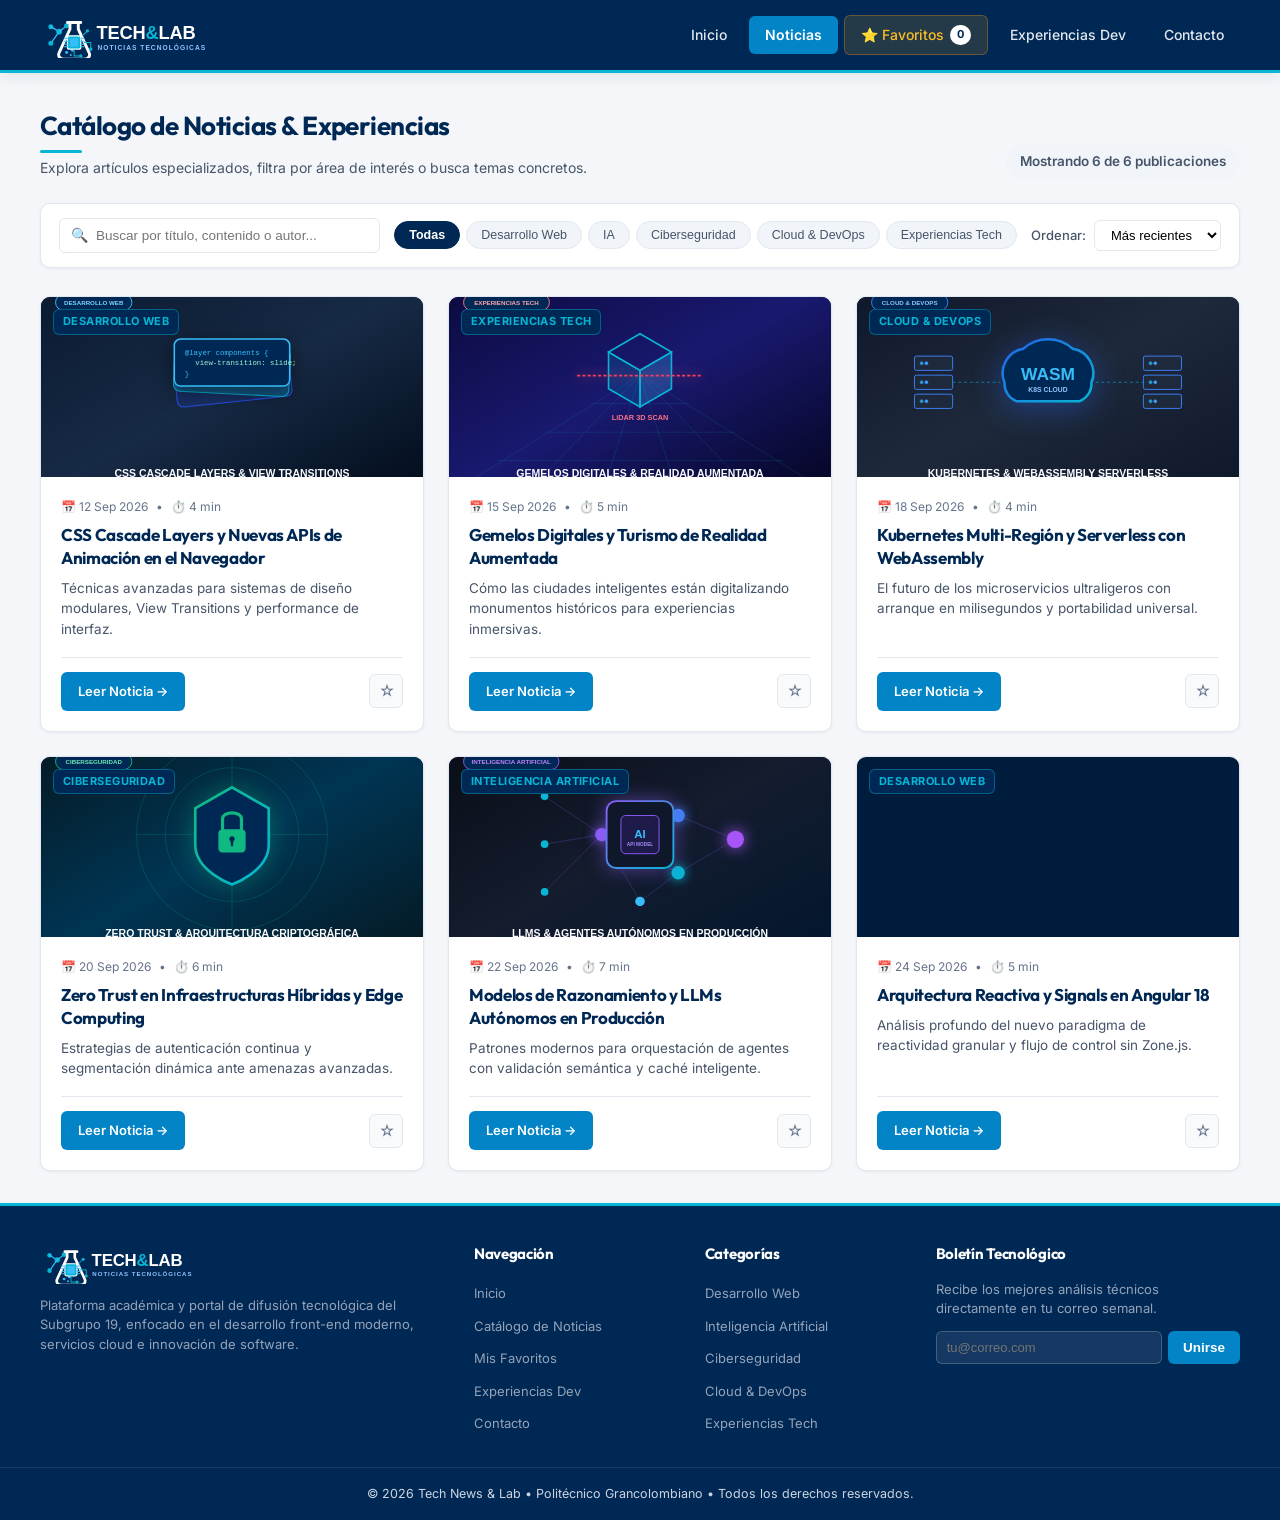
==== commit d3d0148a: "refactor: renombrar sección 'Gestión CRUD' a 'Experiencias Dev' acorde al documento oficial y mockup" ====
--- a/catalogo.html
+++ b/catalogo.html
@@ -24,7 +24,7 @@
                 <a href="favoritos.html" class="nav-link fav-badge-btn">
                     ⭐ Favoritos <span class="badge-count fav-count-badge">0</span>
                 </a>
-                <a href="gestion.html" class="nav-link">Gestión CRUD</a>
+                <a href="gestion.html" class="nav-link">Experiencias Dev</a>
                 <a href="contacto.html" class="nav-link">Contacto</a>
             </nav>
         </div>
@@ -91,7 +91,7 @@
                     <li><a href="index.html">Inicio</a></li>
                     <li><a href="catalogo.html">Catálogo de Noticias</a></li>
                     <li><a href="favoritos.html">Mis Favoritos</a></li>
-                    <li><a href="gestion.html">Panel de Gestión</a></li>
+                    <li><a href="gestion.html">Experiencias Dev</a></li>
                     <li><a href="contacto.html">Contacto</a></li>
                 </ul>
             </div>
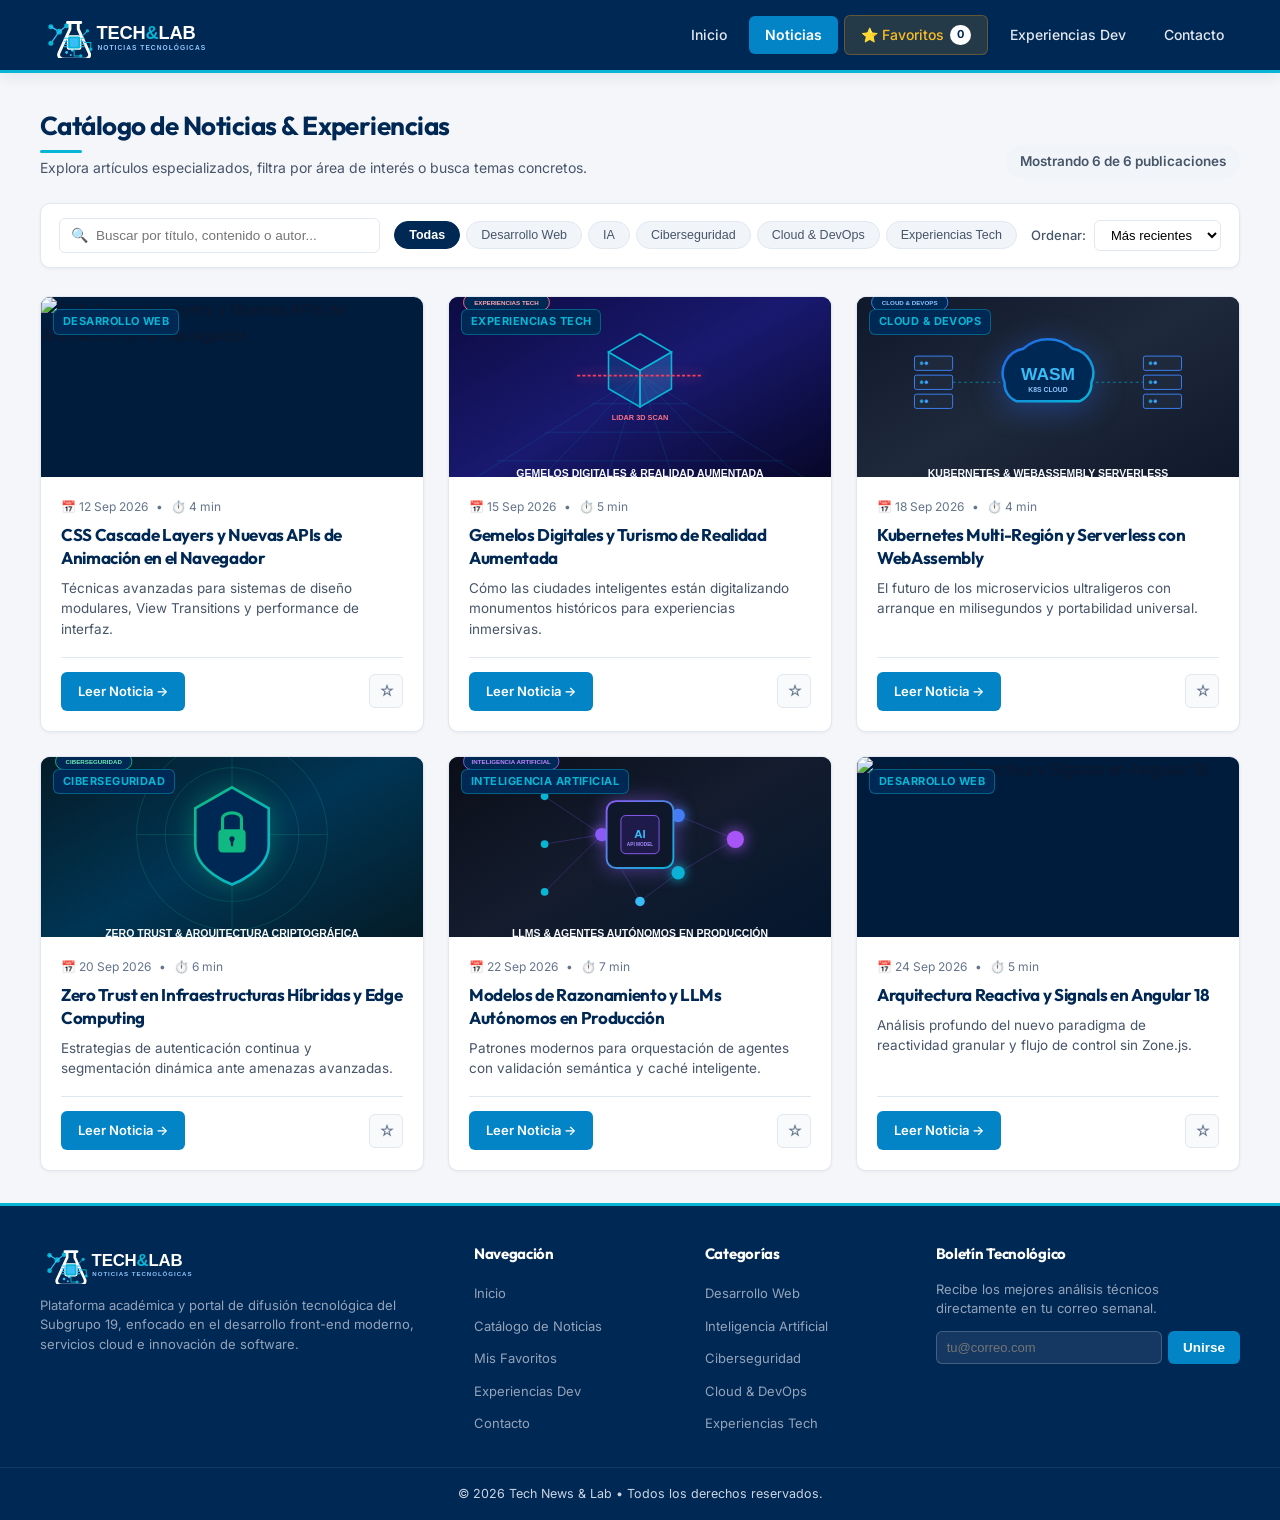
==== commit c489772d: "style: actualizar pie de página a '© 2026 Tech News & Lab • Todos los derechos reservados.'" ====
--- a/catalogo.html
+++ b/catalogo.html
@@ -115,7 +115,7 @@
             </div>
         </div>
         <div class="footer-bottom">
-            <p>&copy; 2026 Tech News & Lab &bull; Politécnico Grancolombiano &bull; Todos los derechos reservados.</p>
+            <p>&copy; 2026 Tech News & Lab &bull; Todos los derechos reservados.</p>
         </div>
     </footer>
 
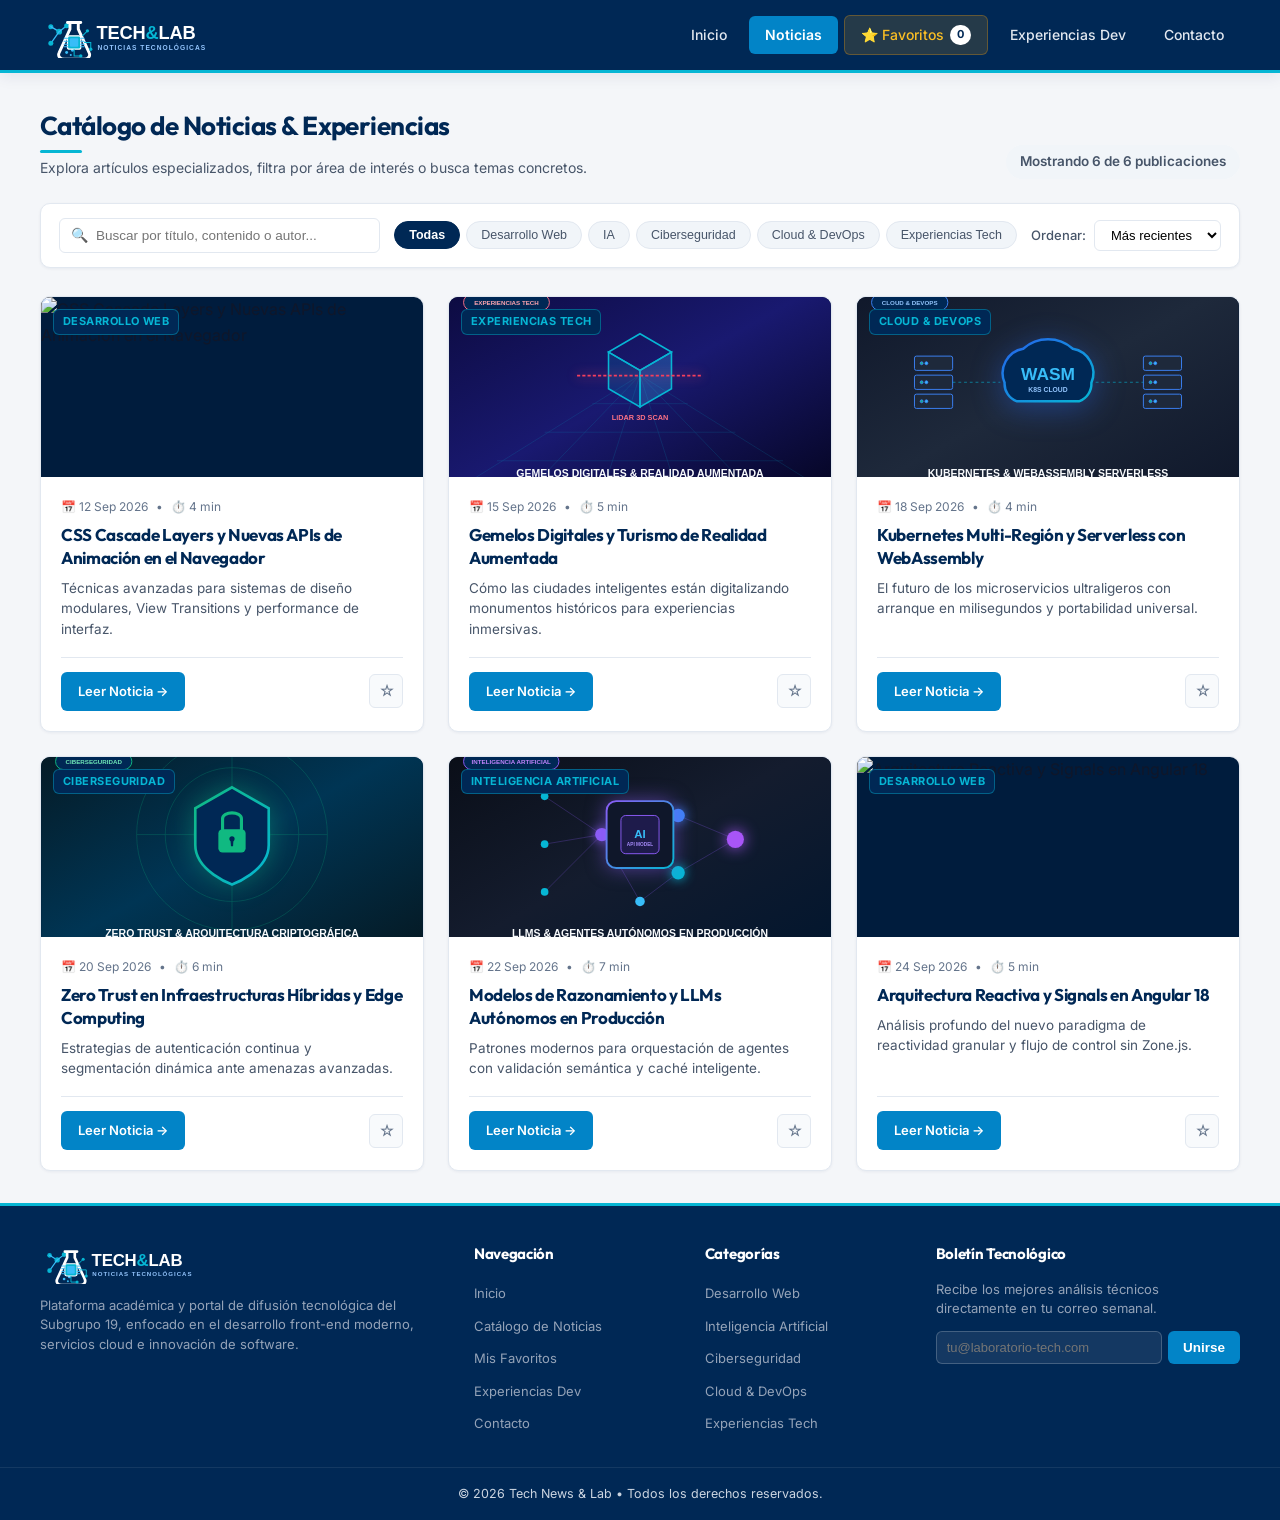
==== commit c1815f03: "feat: simular dominio oficial @laboratorio-tech.com en formularios de contacto y boletín informativo" ====
--- a/catalogo.html
+++ b/catalogo.html
@@ -109,7 +109,7 @@
                 <h4>Boletín Tecnológico</h4>
                 <p>Recibe los mejores análisis técnicos directamente en tu correo semanal.</p>
                 <form id="newsletter-form" class="newsletter-form">
-                    <input type="email" placeholder="tu@correo.com" required>
+                    <input type="email" placeholder="tu@laboratorio-tech.com" required>
                     <button type="submit" class="btn btn-primary" style="padding: 8px 14px;">Unirse</button>
                 </form>
             </div>
